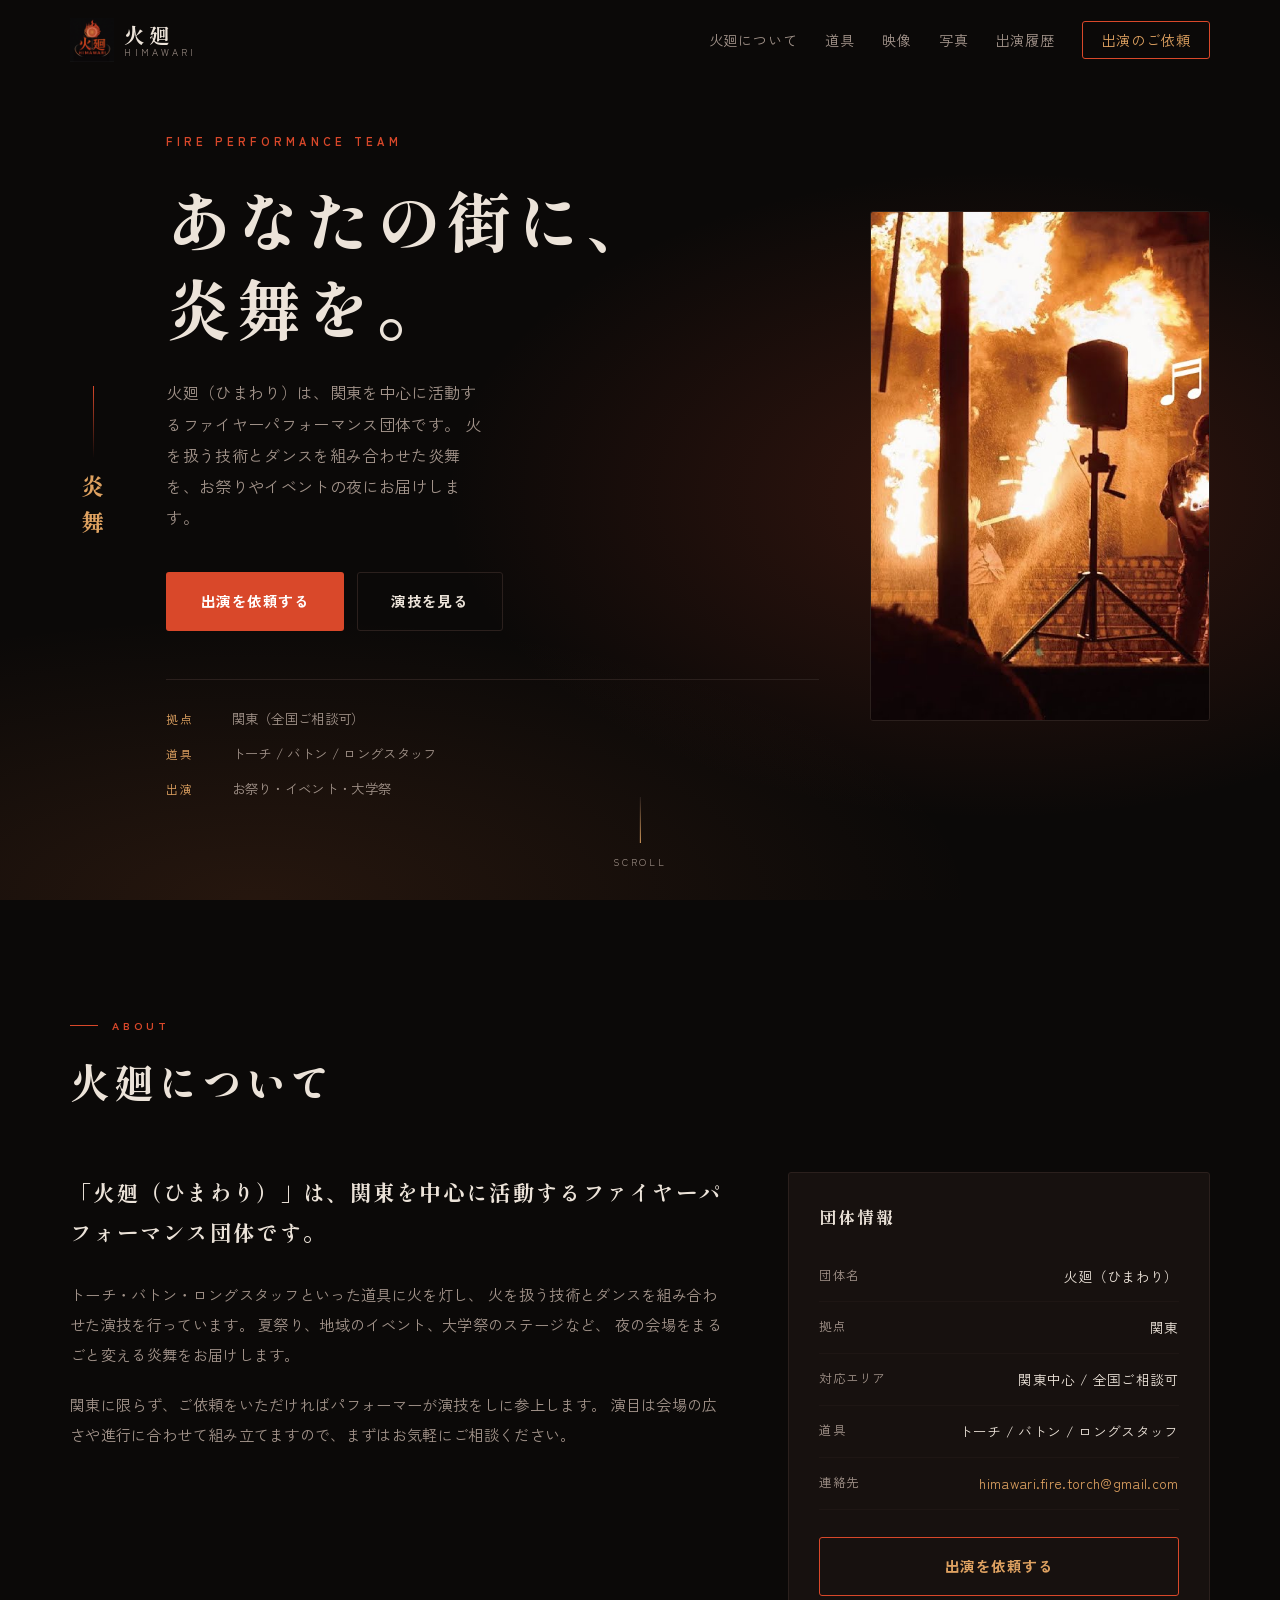
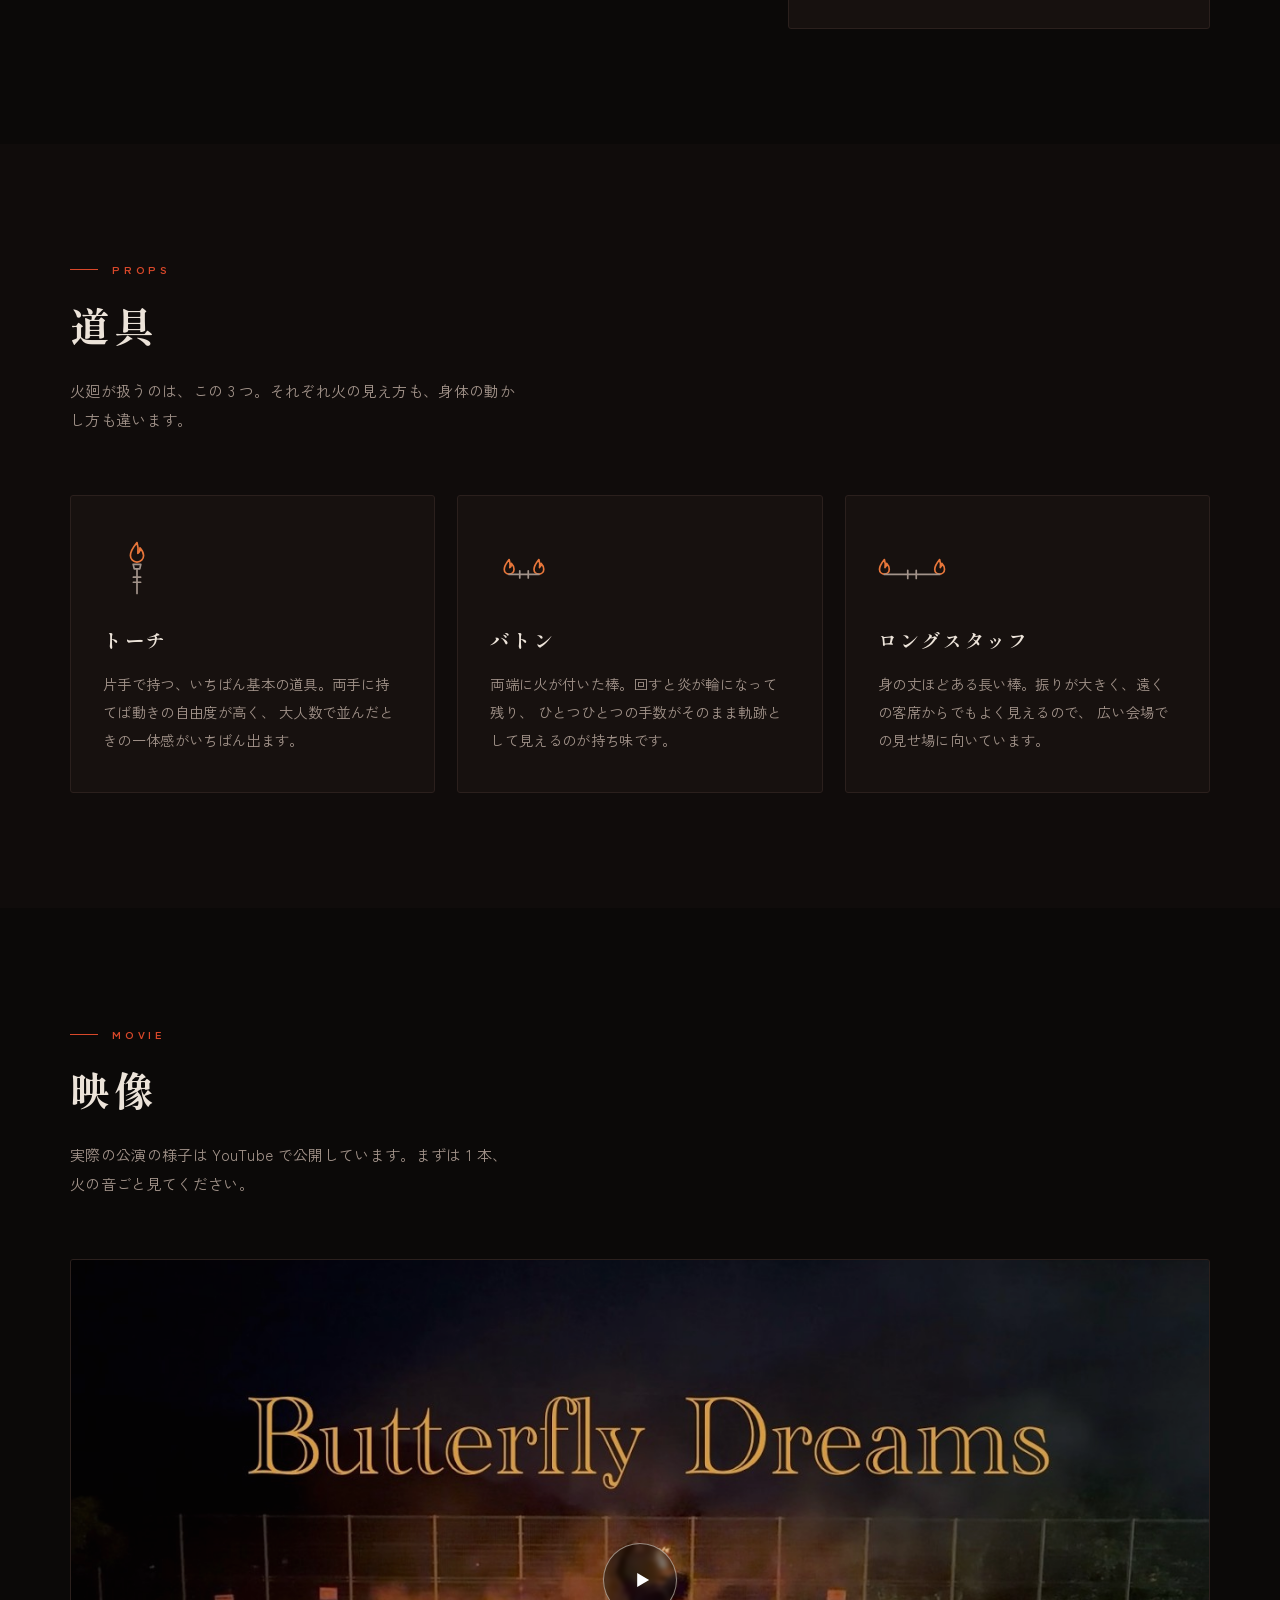
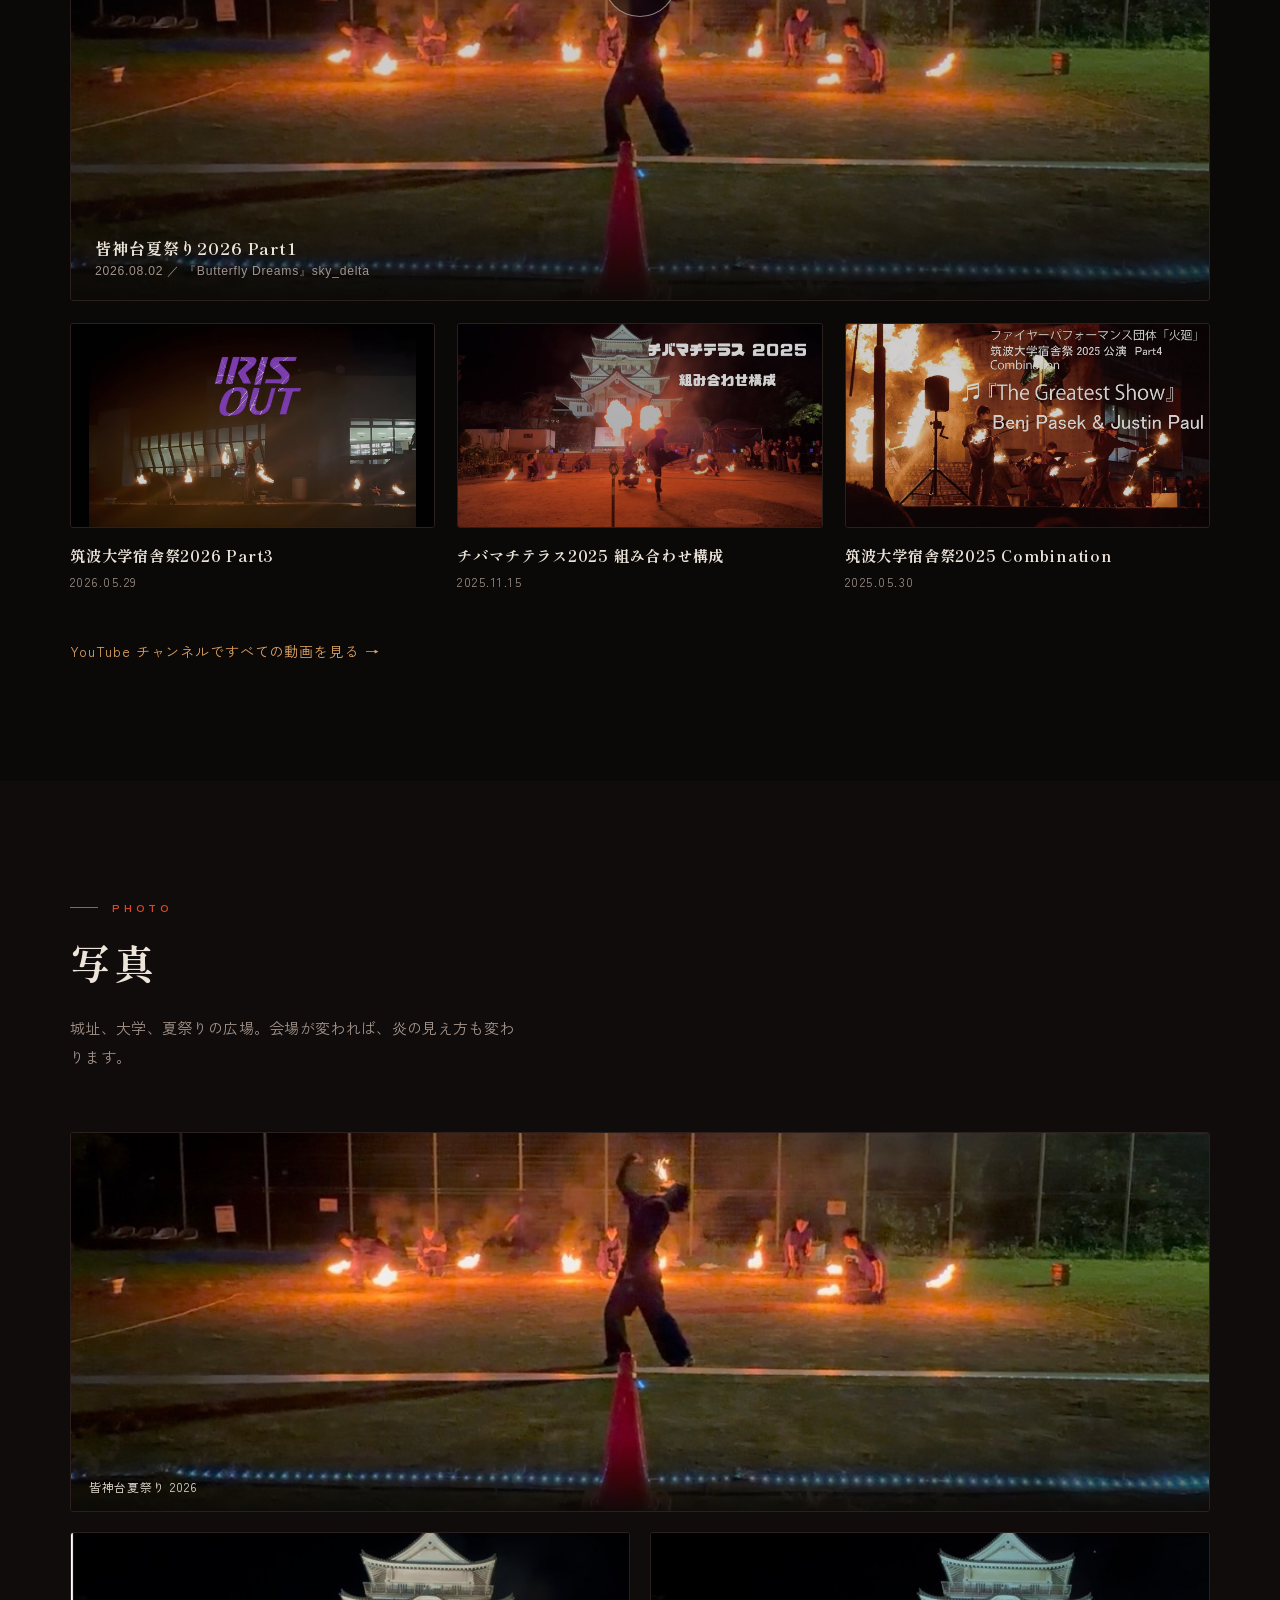
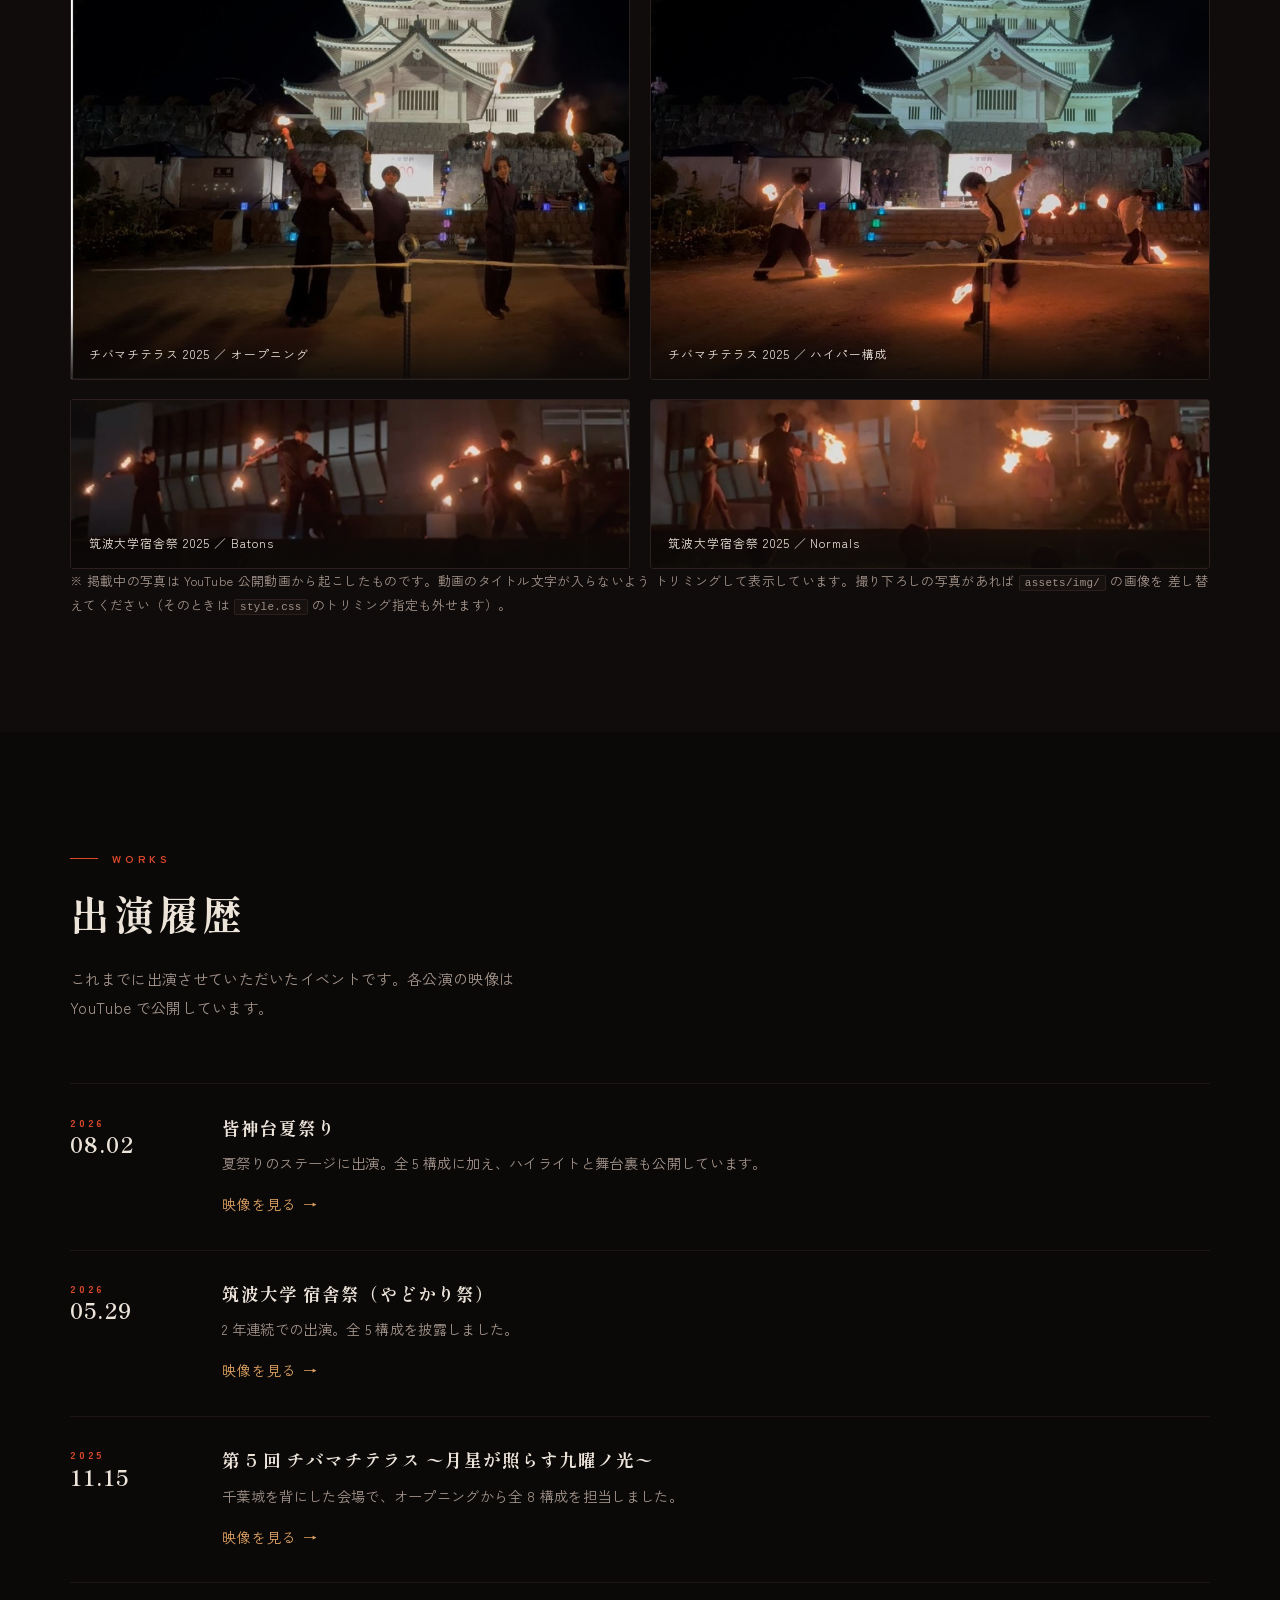
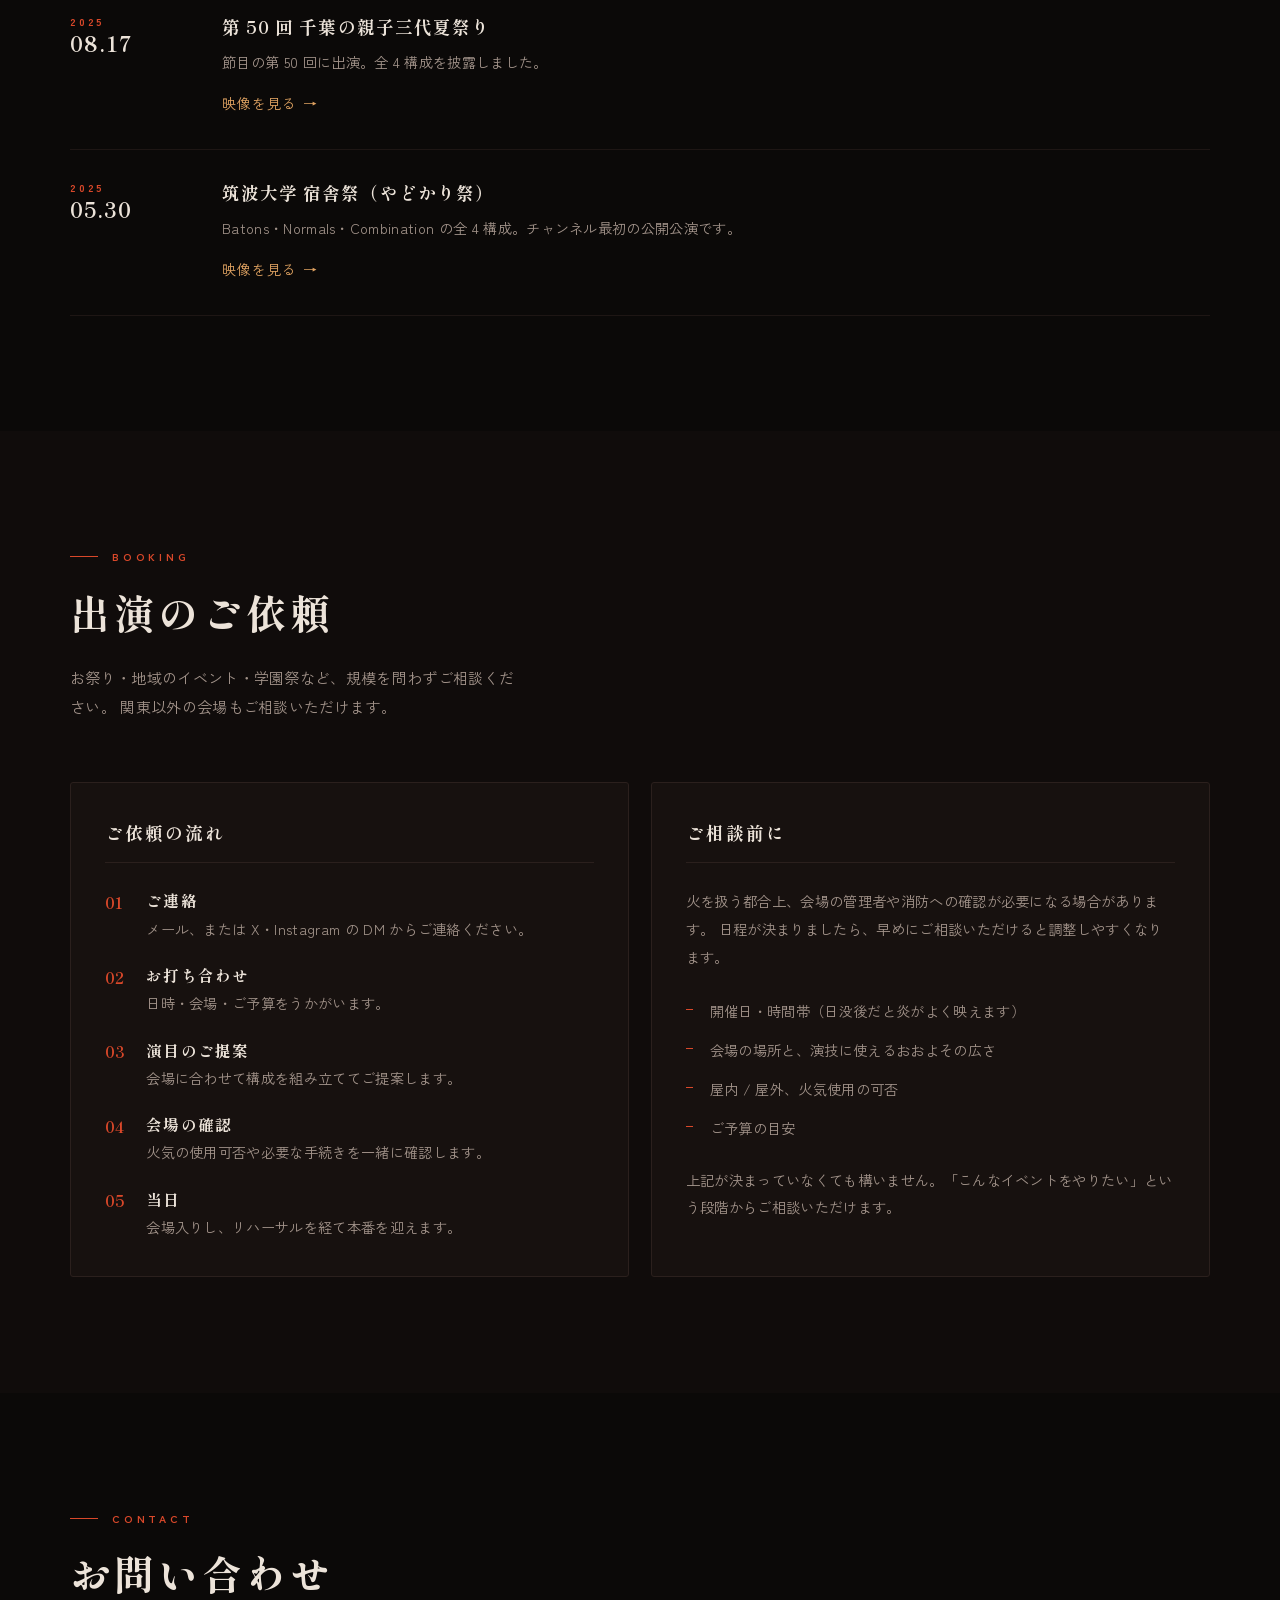
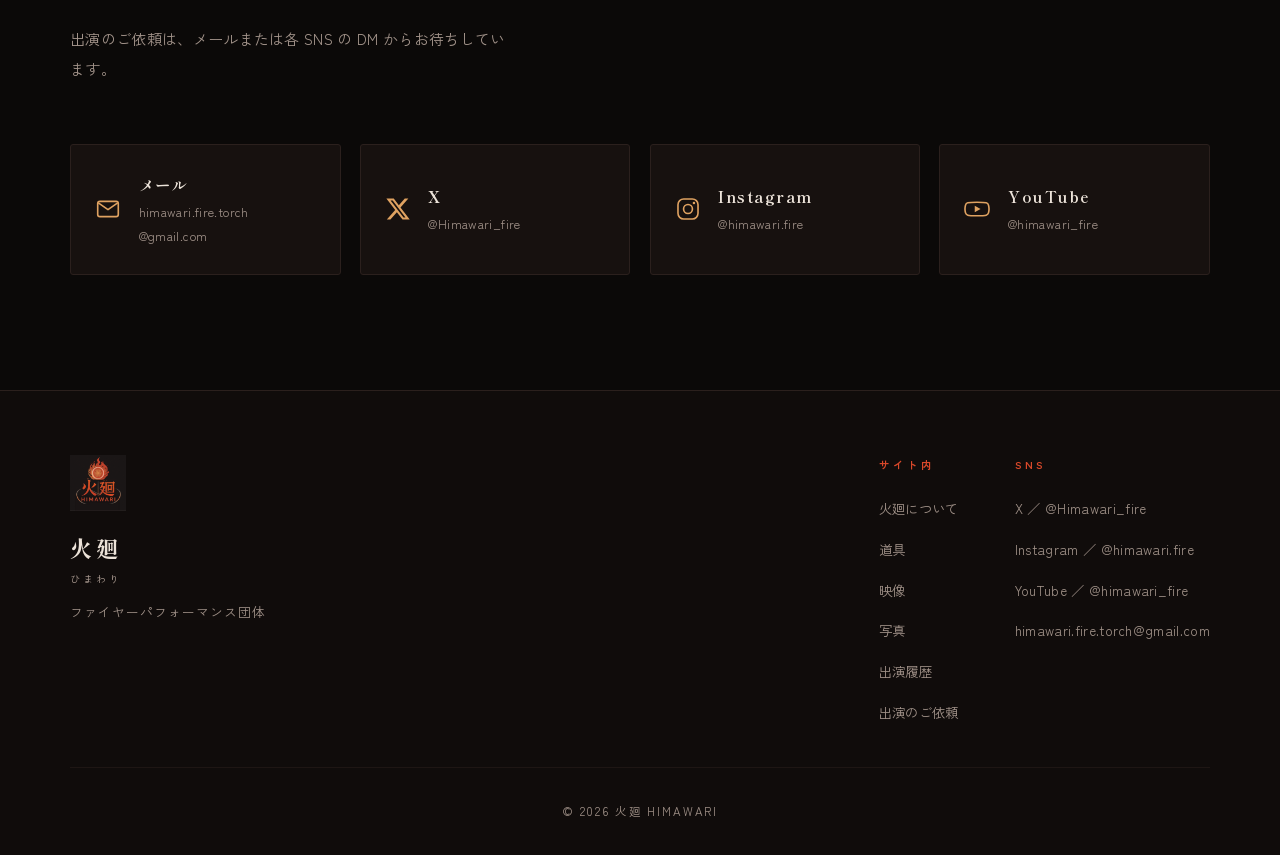
==== index.html @ 519b7569 "火廻（ひまわり）公式サイト KawaiHaruki.github.io のルートから、プロジェクトサイトとして移設。 公開URL: https://kawaiharuki.github.io/hima" ====
<!DOCTYPE html>
<html lang="ja">
<head>
<meta charset="UTF-8">
<meta name="viewport" content="width=device-width, initial-scale=1">

<title>火廻（ひまわり）｜ ファイヤーパフォーマンス団体</title>
<meta name="description" content="火廻（ひまわり）は、関東を中心に活動するファイヤーパフォーマンス団体です。火を扱う技術とダンスを組み合わせた炎舞を、お祭り・イベントの夜にお届けします。出演のご依頼を受付中。">

<!-- OGP（SNSでシェアされたときの見た目） -->
<meta property="og:type" content="website">
<meta property="og:site_name" content="火廻（ひまわり）">
<meta property="og:title" content="火廻（ひまわり）｜ ファイヤーパフォーマンス団体">
<meta property="og:description" content="あなたの街に、炎舞を。関東を中心に活動するファイヤーパフォーマンス団体「火廻」。トーチ・バトン・ロングスタッフでお祭りやイベントに出演します。">
<meta property="og:url" content="https://kawaiharuki.github.io/himawari-fire/">
<meta property="og:image" content="https://kawaiharuki.github.io/himawari-fire/assets/img/ogp.jpg">
<meta name="twitter:card" content="summary_large_image">
<meta name="twitter:site" content="@Himawari_fire">

<link rel="icon" href="assets/img/logo.jpg">
<link rel="apple-touch-icon" href="assets/img/logo.jpg">

<link rel="preconnect" href="https://fonts.googleapis.com">
<link rel="preconnect" href="https://fonts.gstatic.com" crossorigin>
<link href="https://fonts.googleapis.com/css2?family=Shippori+Mincho+B1:wght@500;700;800&family=Zen+Kaku+Gothic+New:wght@400;500;700&display=swap" rel="stylesheet">
<link rel="stylesheet" href="assets/css/style.css">

<!-- 検索結果での表示用の構造化データ -->
<script type="application/ld+json">
{
  "@context": "https://schema.org",
  "@type": "PerformingGroup",
  "name": "火廻",
  "alternateName": ["ひまわり", "HIMAWARI"],
  "description": "関東を中心に活動するファイヤーパフォーマンス団体。火を扱う技術とダンスを組み合わせた炎舞を行う。",
  "url": "https://kawaiharuki.github.io/himawari-fire/",
  "logo": "https://kawaiharuki.github.io/himawari-fire/assets/img/logo.jpg",
  "email": "himawari.fire.torch@gmail.com",
  "areaServed": "日本",
  "sameAs": [
    "https://x.com/Himawari_fire",
    "https://www.instagram.com/himawari.fire/",
    "https://www.youtube.com/@himawari_fire"
  ]
}
</script>
</head>
<body>

<a class="skip-link" href="#main">本文へスキップ</a>

<!-- ===== ヘッダー ===== -->
<header class="site-header" id="siteHeader">
  <div class="container header-inner">
    <a class="brand" href="#top">
      <img class="brand-mark" src="assets/img/logo.jpg" alt="" width="44" height="44">
      <span class="brand-text">
        <span class="brand-name">火廻</span>
        <span class="brand-read">HIMAWARI</span>
      </span>
    </a>

    <button class="nav-toggle" id="navToggle" aria-expanded="false" aria-controls="navMenu" aria-label="メニューを開く">
      <span></span><span></span><span></span>
    </button>

    <nav class="nav" id="navMenu" aria-label="メインナビゲーション">
      <ul>
        <li><a href="#about">火廻について</a></li>
        <li><a href="#props">道具</a></li>
        <li><a href="#movie">映像</a></li>
        <li><a href="#photo">写真</a></li>
        <li><a href="#works">出演履歴</a></li>
        <li><a class="nav-cta" href="#contact">出演のご依頼</a></li>
      </ul>
    </nav>
  </div>
</header>

<main id="main">

  <!-- ===== ヒーロー ===== -->
  <section class="hero" id="top">
    <div class="hero-glow" aria-hidden="true">
      <span class="ember"></span><span class="ember"></span><span class="ember"></span>
      <span class="ember"></span><span class="ember"></span><span class="ember"></span>
      <span class="ember"></span>
    </div>

    <div class="container hero-inner">
      <p class="hero-vertical" aria-hidden="true">炎舞</p>

      <div class="hero-copy">
        <p class="hero-eyebrow">FIRE PERFORMANCE TEAM</p>
        <h1 class="hero-title">あなたの街に、<br>炎舞を。</h1>
        <p class="hero-lead">
          火廻（ひまわり）は、関東を中心に活動するファイヤーパフォーマンス団体です。
          火を扱う技術とダンスを組み合わせた炎舞を、お祭りやイベントの夜にお届けします。
        </p>
        <div class="hero-actions">
          <a class="btn btn-primary" href="#contact">出演を依頼する</a>
          <a class="btn btn-ghost" href="#movie">演技を見る</a>
        </div>

        <ul class="hero-facts">
          <li><span>拠点</span>関東（全国ご相談可）</li>
          <li><span>道具</span>トーチ / バトン / ロングスタッフ</li>
          <li><span>出演</span>お祭り・イベント・大学祭</li>
        </ul>
      </div>

      <figure class="hero-photo">
        <img src="assets/img/photo-2025-yadokari-03.jpg"
             alt="夜のステージで炎を掲げてパフォーマンスする火廻のメンバー" width="1280" height="720">
      </figure>
    </div>

    <a class="scroll-hint" href="#about"><span aria-hidden="true"></span>SCROLL</a>
  </section>

  <!-- ===== 火廻について ===== -->
  <section class="section" id="about">
    <div class="container">
      <header class="section-head">
        <p class="section-eyebrow">ABOUT</p>
        <h2 class="section-title">火廻について</h2>
      </header>

      <div class="about-grid">
        <div class="about-text reveal">
          <p class="lead">
            「火廻（ひまわり）」は、関東を中心に活動するファイヤーパフォーマンス団体です。
          </p>
          <p>
            トーチ・バトン・ロングスタッフといった道具に火を灯し、
            火を扱う技術とダンスを組み合わせた演技を行っています。
            夏祭り、地域のイベント、大学祭のステージなど、
            夜の会場をまるごと変える炎舞をお届けします。
          </p>
          <p>
            関東に限らず、ご依頼をいただければパフォーマーが演技をしに参上します。
            演目は会場の広さや進行に合わせて組み立てますので、まずはお気軽にご相談ください。
          </p>
        </div>

        <aside class="about-card reveal">
          <h3>団体情報</h3>
          <dl class="info-list">
            <div><dt>団体名</dt><dd>火廻（ひまわり）</dd></div>
            <div><dt>拠点</dt><dd>関東</dd></div>
            <div><dt>対応エリア</dt><dd>関東中心 / 全国ご相談可</dd></div>
            <div><dt>道具</dt><dd>トーチ / バトン / ロングスタッフ</dd></div>
            <div><dt>連絡先</dt><dd><a href="mailto:himawari.fire.torch@gmail.com">himawari.fire.torch<wbr>@gmail.com</a></dd></div>
          </dl>
          <a class="btn btn-outline btn-block" href="#contact">出演を依頼する</a>
        </aside>
      </div>
    </div>
  </section>

  <!-- ===== 道具 ===== -->
  <section class="section section-alt" id="props">
    <div class="container">
      <header class="section-head">
        <p class="section-eyebrow">PROPS</p>
        <h2 class="section-title">道具</h2>
        <p class="section-lead">
          火廻が扱うのは、この 3 つ。それぞれ火の見え方も、身体の動かし方も違います。
        </p>
      </header>

      <div class="prop-grid">
        <article class="prop reveal">
          <div class="prop-icon" aria-hidden="true">
            <!-- トーチ：片手で持つ短い松明 -->
            <svg viewBox="0 0 64 64" fill="none" stroke="currentColor" stroke-width="1.6"
                 stroke-linecap="round" stroke-linejoin="round">
              <path class="flame" d="M32 8c-3.6 4.4-6.2 8.2-6.2 12.2 0 3.6 2.8 6.2 6.2 6.2s6.2-2.6 6.2-6.2c0-2.6-1.4-5-3.4-7.2.2 2.6-.6 4.4-2 5.2.6-3.4.2-6.8-.8-10.2z"/>
              <path d="M28.4 28.6h7.2l-1 4.2h-5.2z"/>
              <path d="M32 32.8V56"/>
              <path d="M28.6 40.6h6.8M28.6 45.4h6.8"/>
            </svg>
          </div>
          <h3>トーチ</h3>
          <p>
            片手で持つ、いちばん基本の道具。両手に持てば動きの自由度が高く、
            大人数で並んだときの一体感がいちばん出ます。
          </p>
        </article>

        <article class="prop reveal">
          <div class="prop-icon" aria-hidden="true">
            <!-- バトン：両端が燃える短めの棒 -->
            <svg viewBox="0 0 64 64" fill="none" stroke="currentColor" stroke-width="1.6"
                 stroke-linecap="round" stroke-linejoin="round">
              <path class="flame" d="M18 24c-2.7 3.4-4.6 6.2-4.6 9.1 0 2.7 2.1 4.6 4.6 4.6s4.6-1.9 4.6-4.6c0-1.9-1-3.8-2.5-5.4.2 1.8-.4 3.2-1.5 3.9.6-2.5.2-5-.6-7.6z"/>
              <path class="flame" d="M46 24c-2.7 3.4-4.6 6.2-4.6 9.1 0 2.7 2.1 4.6 4.6 4.6s4.6-1.9 4.6-4.6c0-1.9-1-3.8-2.5-5.4.2 1.8-.4 3.2-1.5 3.9.6-2.5.2-5-.6-7.6z"/>
              <path d="M18 38h28"/>
              <path d="M28 34.6v6.8M36 34.6v6.8"/>
            </svg>
          </div>
          <h3>バトン</h3>
          <p>
            両端に火が付いた棒。回すと炎が輪になって残り、
            ひとつひとつの手数がそのまま軌跡として見えるのが持ち味です。
          </p>
        </article>

        <article class="prop reveal">
          <div class="prop-icon" aria-hidden="true">
            <!-- ロングスタッフ：身の丈ほどある長い棒 -->
            <svg viewBox="0 0 64 64" fill="none" stroke="currentColor" stroke-width="1.6"
                 stroke-linecap="round" stroke-linejoin="round">
              <path class="flame" d="M6 24c-2.7 3.4-4.6 6.2-4.6 9.1 0 2.7 2.1 4.6 4.6 4.6s4.6-1.9 4.6-4.6c0-1.9-1-3.8-2.5-5.4.2 1.8-.4 3.2-1.5 3.9.6-2.5.2-5-.6-7.6z"/>
              <path class="flame" d="M58 24c-2.7 3.4-4.6 6.2-4.6 9.1 0 2.7 2.1 4.6 4.6 4.6s4.6-1.9 4.6-4.6c0-1.9-1-3.8-2.5-5.4.2 1.8-.4 3.2-1.5 3.9.6-2.5.2-5-.6-7.6z"/>
              <path d="M6 38h52"/>
              <path d="M28 34.2v7.6M36 34.2v7.6"/>
            </svg>
          </div>
          <h3>ロングスタッフ</h3>
          <p>
            身の丈ほどある長い棒。振りが大きく、遠くの客席からでもよく見えるので、
            広い会場での見せ場に向いています。
          </p>
        </article>
      </div>
    </div>
  </section>

  <!-- ===== 映像 ===== -->
  <section class="section" id="movie">
    <div class="container">
      <header class="section-head">
        <p class="section-eyebrow">MOVIE</p>
        <h2 class="section-title">映像</h2>
        <p class="section-lead">
          実際の公演の様子は YouTube で公開しています。まずは 1 本、火の音ごと見てください。
        </p>
      </header>

      <!-- クリックされるまで YouTube を読み込まない（表示が速くなります） -->
      <div class="movie-main reveal">
        <button class="yt-facade" type="button"
                data-video="pi8frPa3EtU"
                data-title="皆神台夏祭り2026 Part1">
          <img src="assets/img/photo-2026-minakamidai-01.jpg"
               alt="" width="1280" height="720" loading="lazy">
          <span class="yt-play" aria-hidden="true">
            <svg viewBox="0 0 24 24" fill="currentColor"><path d="M8.5 5.5v13l11-6.5z"/></svg>
          </span>
          <span class="yt-label">
            <span class="yt-title">皆神台夏祭り2026 Part1</span>
            <span class="yt-meta">2026.08.02 ／ 『Butterfly Dreams』sky_delta</span>
          </span>
          <span class="sr-only">動画を再生する</span>
        </button>
      </div>

      <div class="movie-grid">
        <a class="movie-card reveal" href="https://www.youtube.com/watch?v=OLR9wYTDAns" target="_blank" rel="noopener">
          <span class="movie-thumb">
            <img src="assets/img/photo-2026-yadokari-01.jpg" alt="" width="1280" height="720" loading="lazy">
          </span>
          <span class="movie-title">筑波大学宿舎祭2026 Part3</span>
          <span class="movie-meta">2026.05.29</span>
        </a>
        <a class="movie-card reveal" href="https://www.youtube.com/watch?v=UyNX6Tpng-o" target="_blank" rel="noopener">
          <span class="movie-thumb">
            <img src="assets/img/photo-2025-chibamachi-03.jpg" alt="" width="1280" height="720" loading="lazy">
          </span>
          <span class="movie-title">チバマチテラス2025 組み合わせ構成</span>
          <span class="movie-meta">2025.11.15</span>
        </a>
        <a class="movie-card reveal" href="https://www.youtube.com/watch?v=z_oJmMeqAbE" target="_blank" rel="noopener">
          <span class="movie-thumb">
            <img src="assets/img/photo-2025-yadokari-03.jpg" alt="" width="1280" height="720" loading="lazy">
          </span>
          <span class="movie-title">筑波大学宿舎祭2025 Combination</span>
          <span class="movie-meta">2025.05.30</span>
        </a>
      </div>

      <p class="section-more">
        <a class="link-arrow" href="https://www.youtube.com/@himawari_fire" target="_blank" rel="noopener">
          YouTube チャンネルですべての動画を見る
        </a>
      </p>
    </div>
  </section>

  <!-- ===== 写真 ===== -->
  <section class="section section-alt" id="photo">
    <div class="container">
      <header class="section-head">
        <p class="section-eyebrow">PHOTO</p>
        <h2 class="section-title">写真</h2>
        <p class="section-lead">
          城址、大学、夏祭りの広場。会場が変われば、炎の見え方も変わります。
        </p>
      </header>

      <div class="photo-grid">
        <figure class="photo photo-full crop-wide reveal">
          <img src="assets/img/photo-2026-minakamidai-01.jpg"
               alt="夜のグラウンドに並んで炎を構えるメンバー（皆神台夏祭り 2026）"
               width="1280" height="720" loading="lazy">
          <figcaption>皆神台夏祭り 2026</figcaption>
        </figure>

        <figure class="photo crop-side reveal">
          <img src="assets/img/photo-2025-chibamachi-01.jpg"
               alt="千葉城を背にトーチを掲げる 4 人のパフォーマー（チバマチテラス 2025）"
               width="1280" height="720" loading="lazy">
          <figcaption>チバマチテラス 2025 ／ オープニング</figcaption>
        </figure>

        <figure class="photo crop-side reveal">
          <img src="assets/img/photo-2025-chibamachi-02.jpg"
               alt="千葉城の前で炎を扱うパフォーマー（チバマチテラス 2025）"
               width="1280" height="720" loading="lazy">
          <figcaption>チバマチテラス 2025 ／ ハイパー構成</figcaption>
        </figure>

        <figure class="photo crop-strip reveal">
          <img src="assets/img/photo-2025-yadokari-01.jpg"
               alt="バトンを構えて横一列に並ぶメンバー（筑波大学宿舎祭 2025）"
               width="1280" height="720" loading="lazy">
          <figcaption>筑波大学宿舎祭 2025 ／ Batons</figcaption>
        </figure>

        <figure class="photo crop-strip reveal">
          <img src="assets/img/photo-2025-yadokari-02.jpg"
               alt="トーチを掲げて演技する 7 人のメンバー（筑波大学宿舎祭 2025）"
               width="1280" height="720" loading="lazy">
          <figcaption>筑波大学宿舎祭 2025 ／ Normals</figcaption>
        </figure>
      </div>

      <p class="note photo-note">
        ※ 掲載中の写真は YouTube 公開動画から起こしたものです。動画のタイトル文字が入らないよう
        トリミングして表示しています。撮り下ろしの写真があれば <code>assets/img/</code> の画像を
        差し替えてください（そのときは <code>style.css</code> のトリミング指定も外せます）。
      </p>
    </div>
  </section>

  <!-- ===== 出演履歴 ===== -->
  <section class="section" id="works">
    <div class="container">
      <header class="section-head">
        <p class="section-eyebrow">WORKS</p>
        <h2 class="section-title">出演履歴</h2>
        <p class="section-lead">
          これまでに出演させていただいたイベントです。各公演の映像は YouTube で公開しています。
        </p>
      </header>

      <ol class="timeline">
        <li class="reveal">
          <p class="timeline-date"><span class="y">2026</span>08.02</p>
          <div class="timeline-body">
            <h3>皆神台夏祭り</h3>
            <p>夏祭りのステージに出演。全 5 構成に加え、ハイライトと舞台裏も公開しています。</p>
            <a class="link-arrow" href="https://www.youtube.com/watch?v=pi8frPa3EtU" target="_blank" rel="noopener">映像を見る</a>
          </div>
        </li>
        <li class="reveal">
          <p class="timeline-date"><span class="y">2026</span>05.29</p>
          <div class="timeline-body">
            <h3>筑波大学 宿舎祭（やどかり祭）</h3>
            <p>2 年連続での出演。全 5 構成を披露しました。</p>
            <a class="link-arrow" href="https://www.youtube.com/watch?v=yI0kHa5TXp4" target="_blank" rel="noopener">映像を見る</a>
          </div>
        </li>
        <li class="reveal">
          <p class="timeline-date"><span class="y">2025</span>11.15</p>
          <div class="timeline-body">
            <h3>第 5 回 チバマチテラス 〜月星が照らす九曜ノ光〜</h3>
            <p>千葉城を背にした会場で、オープニングから全 8 構成を担当しました。</p>
            <a class="link-arrow" href="https://www.youtube.com/watch?v=hcjT04vZsSw" target="_blank" rel="noopener">映像を見る</a>
          </div>
        </li>
        <li class="reveal">
          <p class="timeline-date"><span class="y">2025</span>08.17</p>
          <div class="timeline-body">
            <h3>第 50 回 千葉の親子三代夏祭り</h3>
            <p>節目の第 50 回に出演。全 4 構成を披露しました。</p>
            <a class="link-arrow" href="https://www.youtube.com/watch?v=OlH2pZNRCxA" target="_blank" rel="noopener">映像を見る</a>
          </div>
        </li>
        <li class="reveal">
          <p class="timeline-date"><span class="y">2025</span>05.30</p>
          <div class="timeline-body">
            <h3>筑波大学 宿舎祭（やどかり祭）</h3>
            <p>Batons・Normals・Combination の全 4 構成。チャンネル最初の公開公演です。</p>
            <a class="link-arrow" href="https://www.youtube.com/watch?v=m0OqMRG3p6Q" target="_blank" rel="noopener">映像を見る</a>
          </div>
        </li>
      </ol>
    </div>
  </section>

  <!-- ===== 出演のご依頼 ===== -->
  <section class="section section-alt" id="booking">
    <div class="container">
      <header class="section-head">
        <p class="section-eyebrow">BOOKING</p>
        <h2 class="section-title">出演のご依頼</h2>
        <p class="section-lead">
          お祭り・地域のイベント・学園祭など、規模を問わずご相談ください。
          関東以外の会場もご相談いただけます。
        </p>
      </header>

      <div class="booking-grid">
        <div class="booking-card reveal">
          <h3>ご依頼の流れ</h3>
          <ol class="steps">
            <li><strong>ご連絡</strong>メール、または X・Instagram の DM からご連絡ください。</li>
            <li><strong>お打ち合わせ</strong>日時・会場・ご予算をうかがいます。</li>
            <li><strong>演目のご提案</strong>会場に合わせて構成を組み立ててご提案します。</li>
            <li><strong>会場の確認</strong>火気の使用可否や必要な手続きを一緒に確認します。</li>
            <li><strong>当日</strong>会場入りし、リハーサルを経て本番を迎えます。</li>
          </ol>
        </div>

        <div class="booking-card reveal">
          <h3>ご相談前に</h3>
          <p>
            火を扱う都合上、会場の管理者や消防への確認が必要になる場合があります。
            日程が決まりましたら、早めにご相談いただけると調整しやすくなります。
          </p>
          <ul class="check-list">
            <li>開催日・時間帯（日没後だと炎がよく映えます）</li>
            <li>会場の場所と、演技に使えるおおよその広さ</li>
            <li>屋内 / 屋外、火気使用の可否</li>
            <li>ご予算の目安</li>
          </ul>
          <p class="note">
            上記が決まっていなくても構いません。「こんなイベントをやりたい」という段階からご相談いただけます。
          </p>
          <!--
            TODO（火廻のみなさんへ）
            必要スペース・所要時間・費用の目安・雨天時の対応など、決まっている条件があれば
            このカードに追記すると、依頼する側が判断しやすくなります。
          -->
        </div>
      </div>
    </div>
  </section>

  <!-- ===== お問い合わせ ===== -->
  <section class="section" id="contact">
    <div class="container">
      <header class="section-head">
        <p class="section-eyebrow">CONTACT</p>
        <h2 class="section-title">お問い合わせ</h2>
        <p class="section-lead">
          出演のご依頼は、メールまたは各 SNS の DM からお待ちしています。
        </p>
      </header>

      <div class="contact-grid">
        <a class="contact-card reveal" href="mailto:himawari.fire.torch@gmail.com">
          <span class="contact-icon" aria-hidden="true">
            <svg viewBox="0 0 24 24" fill="none" stroke="currentColor" stroke-width="1.5"
                 stroke-linecap="round" stroke-linejoin="round">
              <rect x="2.5" y="5" width="19" height="14" rx="2"/>
              <path d="m3.4 6.6 8.6 6 8.6-6"/>
            </svg>
          </span>
          <span class="contact-body">
            <span class="contact-name">メール</span>
            <span class="contact-id">himawari.fire.torch<wbr>@gmail.com</span>
          </span>
        </a>

        <a class="contact-card reveal" href="https://x.com/Himawari_fire" target="_blank" rel="noopener">
          <span class="contact-icon" aria-hidden="true">
            <svg viewBox="0 0 24 24" fill="currentColor">
              <path d="M18.244 2.25h3.308l-7.227 8.26 8.502 11.24H16.17l-5.214-6.817L4.99 21.75H1.68l7.73-8.835L1.254 2.25H8.08l4.713 6.231zm-1.161 17.52h1.833L7.084 4.126H5.117z"/>
            </svg>
          </span>
          <span class="contact-body">
            <span class="contact-name">X</span>
            <span class="contact-id">@Himawari_fire</span>
          </span>
        </a>

        <a class="contact-card reveal" href="https://www.instagram.com/himawari.fire/" target="_blank" rel="noopener">
          <span class="contact-icon" aria-hidden="true">
            <svg viewBox="0 0 24 24" fill="none" stroke="currentColor" stroke-width="1.5">
              <rect x="2.75" y="2.75" width="18.5" height="18.5" rx="5.25"/>
              <circle cx="12" cy="12" r="4.1"/>
              <circle cx="17.5" cy="6.5" r="1.15" fill="currentColor" stroke="none"/>
            </svg>
          </span>
          <span class="contact-body">
            <span class="contact-name">Instagram</span>
            <span class="contact-id">@himawari.fire</span>
          </span>
        </a>

        <a class="contact-card reveal" href="https://www.youtube.com/@himawari_fire" target="_blank" rel="noopener">
          <span class="contact-icon" aria-hidden="true">
            <svg viewBox="0 0 24 24" fill="none" stroke="currentColor" stroke-width="1.5"
                 stroke-linejoin="round">
              <path d="M22.6 8.4a3 3 0 0 0-2.1-2.1C18.6 5.8 12 5.8 12 5.8s-6.6 0-8.5.5A3 3 0 0 0 1.4 8.4C.9 10.3.9 12 .9 12s0 1.7.5 3.6a3 3 0 0 0 2.1 2.1c1.9.5 8.5.5 8.5.5s6.6 0 8.5-.5a3 3 0 0 0 2.1-2.1c.5-1.9.5-3.6.5-3.6s0-1.7-.5-3.6z"/>
              <path d="M9.9 15.1V8.9l5.4 3.1z" fill="currentColor" stroke="none"/>
            </svg>
          </span>
          <span class="contact-body">
            <span class="contact-name">YouTube</span>
            <span class="contact-id">@himawari_fire</span>
          </span>
        </a>
      </div>
    </div>
  </section>

</main>

<!-- ===== フッター ===== -->
<footer class="site-footer">
  <div class="container">
    <div class="footer-inner">
      <div class="footer-brand">
        <img class="brand-mark" src="assets/img/logo.jpg" alt="火廻 ロゴ" width="56" height="56">
        <p class="footer-name">火廻<span>ひまわり</span></p>
        <p class="footer-note">ファイヤーパフォーマンス団体</p>
      </div>

      <nav class="footer-cols" aria-label="フッターナビゲーション">
        <div>
          <p class="footer-heading">サイト内</p>
          <ul>
            <li><a href="#about">火廻について</a></li>
            <li><a href="#props">道具</a></li>
            <li><a href="#movie">映像</a></li>
            <li><a href="#photo">写真</a></li>
            <li><a href="#works">出演履歴</a></li>
            <li><a href="#booking">出演のご依頼</a></li>
          </ul>
        </div>
        <div>
          <p class="footer-heading">SNS</p>
          <ul>
            <li><a href="https://x.com/Himawari_fire" target="_blank" rel="noopener">X ／ @Himawari_fire</a></li>
            <li><a href="https://www.instagram.com/himawari.fire/" target="_blank" rel="noopener">Instagram ／ @himawari.fire</a></li>
            <li><a href="https://www.youtube.com/@himawari_fire" target="_blank" rel="noopener">YouTube ／ @himawari_fire</a></li>
            <li><a href="mailto:himawari.fire.torch@gmail.com">himawari.fire.torch@gmail.com</a></li>
          </ul>
        </div>
      </nav>
    </div>
    <p class="copyright">&copy; 2026 火廻 HIMAWARI</p>
  </div>
</footer>

<script src="assets/js/main.js"></script>
</body>
</html>
---- assets/css/style.css ----
/* ==========================================================================
   火廻（ひまわり） — スタイルシート
   色・フォントを変えたいときは、まず下の :root を編集してください。
   ========================================================================== */

:root {
  /* 色（ロゴの朱色を基準にしています） */
  --sumi:        #0b0908;   /* 背景・墨 */
  --sumi-alt:    #100c0b;   /* 交互に敷く背景 */
  --surface:     #17110f;   /* カード面 */
  --line:        #2b201d;   /* 罫線 */
  --line-soft:   #1e1614;   /* 薄い罫線 */

  --text:        #ece3d9;
  --text-muted:  #a2938a;

  --hi:          #d9482a;   /* 朱（ロゴの「火廻」） */
  --hi-warm:     #e8763a;   /* 炎のオレンジ */
  --hi-amber:    #dfa261;   /* 火の粉の琥珀 */

  /* かたち */
  --radius:      3px;
  --container:   1140px;
  --section-y:   clamp(4.5rem, 9vw, 8rem);

  /* 文字 */
  --serif: "Shippori Mincho B1", "Hiragino Mincho ProN", "Yu Mincho", "YuMincho", serif;
  --sans:  "Zen Kaku Gothic New", "Hiragino Kaku Gothic ProN", "Hiragino Sans",
           "Yu Gothic", Meiryo, sans-serif;
}

/* --- ベース ------------------------------------------------------------ */

* { box-sizing: border-box; }

html {
  scroll-behavior: smooth;
  scroll-padding-top: 76px;   /* 固定ヘッダーの分 */
}

body {
  margin: 0;
  background: var(--sumi);
  color: var(--text);
  font-family: var(--sans);
  font-size: 16px;
  font-weight: 400;
  line-height: 1.95;
  letter-spacing: .02em;
  -webkit-font-smoothing: antialiased;
  overflow-x: hidden;
}

img { max-width: 100%; height: auto; display: block; }

a { color: var(--hi-amber); text-decoration: none; }
a:hover { text-decoration: underline; text-underline-offset: .25em; }

h1, h2, h3 {
  margin: 0;
  font-family: var(--serif);
  font-weight: 700;
  line-height: 1.5;
  letter-spacing: .04em;
}
p { margin: 0 0 1.4em; }

code {
  padding: .1em .45em;
  background: var(--surface);
  border: 1px solid var(--line);
  border-radius: 2px;
  font-size: .85em;
}

.container {
  width: min(100% - 2.5rem, var(--container));
  margin-inline: auto;
}

:focus-visible {
  outline: 2px solid var(--hi-amber);
  outline-offset: 3px;
}

.sr-only {
  position: absolute;
  width: 1px; height: 1px;
  padding: 0; margin: -1px;
  overflow: hidden;
  clip-path: inset(50%);
  white-space: nowrap;
}

.skip-link {
  position: absolute;
  left: -9999px;
  top: 0;
  z-index: 200;
  padding: .75rem 1.25rem;
  background: var(--hi);
  color: #fff;
}
.skip-link:focus { left: 0; }

/* 矢印つきのテキストリンク */
.link-arrow {
  display: inline-flex;
  align-items: baseline;
  gap: .5em;
  color: var(--hi-amber);
  font-size: .88rem;
  letter-spacing: .06em;
}
.link-arrow::after {
  content: "→";
  transition: transform .25s ease;
}
.link-arrow:hover { text-decoration: none; color: var(--hi-warm); }
.link-arrow:hover::after { transform: translateX(.3em); }

/* --- ヘッダー ---------------------------------------------------------- */

.site-header {
  position: fixed;
  inset: 0 0 auto 0;
  z-index: 100;
  padding: 1.1rem 0;
  transition: background .3s, padding .3s, border-color .3s;
  border-bottom: 1px solid transparent;
}
.site-header.scrolled {
  padding: .55rem 0;
  background: rgba(11, 9, 8, .9);
  backdrop-filter: blur(14px);
  border-bottom-color: var(--line);
}

.header-inner {
  display: flex;
  align-items: center;
  justify-content: space-between;
  gap: 1rem;
}

.brand {
  display: inline-flex;
  align-items: center;
  gap: .65rem;
  color: var(--text);
}
.brand:hover { text-decoration: none; }

/* ロゴ画像は黒背景なので、screen 合成で地の色になじませています */
.brand-mark {
  width: 44px;
  height: 44px;
  mix-blend-mode: screen;
  transition: width .3s, height .3s;
}
.site-header.scrolled .brand-mark { width: 38px; height: 38px; }

.brand-text { display: flex; flex-direction: column; line-height: 1.25; }
.brand-name {
  font-family: var(--serif);
  font-size: 1.3rem;
  font-weight: 800;
  letter-spacing: .16em;
}
.brand-read {
  color: var(--text-muted);
  font-size: .58rem;
  letter-spacing: .34em;
}

.nav ul {
  display: flex;
  align-items: center;
  gap: 1.7rem;
  list-style: none;
  margin: 0;
  padding: 0;
}
.nav a {
  color: var(--text-muted);
  font-size: .88rem;
  letter-spacing: .06em;
  transition: color .2s;
}
.nav a:hover { color: var(--text); text-decoration: none; }

.nav-cta {
  padding: .5rem 1.15rem;
  border: 1px solid var(--hi);
  border-radius: var(--radius);
  color: var(--hi-amber) !important;
}
.nav-cta:hover { background: var(--hi); color: #fff !important; }

/* ハンバーガー（スマホのみ） */
.nav-toggle {
  display: none;
  flex-direction: column;
  justify-content: center;
  gap: 5px;
  width: 44px;
  height: 44px;
  padding: 0;
  background: none;
  border: 0;
  cursor: pointer;
}
.nav-toggle span {
  display: block;
  width: 24px;
  height: 1.5px;
  margin-inline: auto;
  background: var(--text);
  transition: transform .3s, opacity .3s;
}
.nav-toggle[aria-expanded="true"] span:nth-child(1) { transform: translateY(6.5px) rotate(45deg); }
.nav-toggle[aria-expanded="true"] span:nth-child(2) { opacity: 0; }
.nav-toggle[aria-expanded="true"] span:nth-child(3) { transform: translateY(-6.5px) rotate(-45deg); }

/* --- ヒーロー ---------------------------------------------------------- */

.hero {
  position: relative;
  min-height: 100svh;
  display: flex;
  align-items: center;
  padding: 8rem 0 6rem;
  overflow: hidden;
}

.hero-glow {
  position: absolute;
  inset: 0;
  background:
    radial-gradient(ellipse 60% 50% at 78% 55%, rgba(217, 72, 42, .20), transparent 72%),
    radial-gradient(ellipse 80% 45% at 20% 100%, rgba(232, 118, 58, .12), transparent 70%);
}

/* 舞い上がる火の粉 */
.ember {
  position: absolute;
  bottom: -8px;
  width: 3px;
  height: 3px;
  border-radius: 50%;
  background: var(--hi-amber);
  box-shadow: 0 0 7px 1.5px rgba(223, 162, 97, .6);
  opacity: 0;
  animation: rise linear infinite;
}
.ember:nth-child(1) { left: 12%; animation-duration: 13s;   animation-delay: 0s;   }
.ember:nth-child(2) { left: 27%; animation-duration: 16s;   animation-delay: 3.4s; }
.ember:nth-child(3) { left: 41%; animation-duration: 11.5s; animation-delay: 6.2s; }
.ember:nth-child(4) { left: 58%; animation-duration: 17s;   animation-delay: 1.6s; }
.ember:nth-child(5) { left: 71%; animation-duration: 12.5s; animation-delay: 8s;   }
.ember:nth-child(6) { left: 84%; animation-duration: 15s;   animation-delay: 4.8s; }
.ember:nth-child(7) { left: 93%; animation-duration: 14s;   animation-delay: 10s;  }

@keyframes rise {
  0%   { transform: translateY(0) scale(1);        opacity: 0;  }
  12%  { opacity: .75; }
  75%  { opacity: .35; }
  100% { transform: translateY(-100svh) scale(.25); opacity: 0; }
}

.hero-inner {
  position: relative;
  z-index: 1;
  display: grid;
  grid-template-columns: auto minmax(0, 1fr) minmax(0, 340px);
  align-items: center;
  gap: clamp(1.5rem, 4vw, 3.5rem);
}

/* 背表紙のように縦組みにした見出し */
.hero-vertical {
  writing-mode: vertical-rl;
  margin: 0;
  padding-top: 5.5rem;
  position: relative;
  font-family: var(--serif);
  font-size: 1.45rem;
  font-weight: 700;
  letter-spacing: .55em;
  color: var(--hi-amber);
}
.hero-vertical::before {
  content: "";
  position: absolute;
  top: 0;
  left: 50%;
  width: 1px;
  height: 4.5rem;
  background: linear-gradient(var(--hi), transparent);
}

.hero-copy { min-width: 0; }

.hero-eyebrow {
  margin: 0 0 1.4rem;
  color: var(--hi);
  font-size: .7rem;
  font-weight: 700;
  letter-spacing: .38em;
}

.hero-title {
  font-size: clamp(2.4rem, 6vw, 4.1rem);
  font-weight: 800;
  line-height: 1.35;
  letter-spacing: .06em;
  margin-bottom: 1.6rem;
}

.hero-lead {
  max-width: 40ch;
  color: var(--text-muted);
  font-size: clamp(.94rem, 1.4vw, 1rem);
  margin-bottom: 2.4rem;
}

.hero-actions {
  display: flex;
  flex-wrap: wrap;
  gap: .8rem;
  margin-bottom: 3rem;
}

.hero-facts {
  list-style: none;
  margin: 0;
  padding: 1.6rem 0 0;
  border-top: 1px solid var(--line);
  display: grid;
  gap: .55rem;
  font-size: .84rem;
  color: var(--text-muted);
}
.hero-facts span {
  display: inline-block;
  min-width: 5.5em;
  color: var(--hi-amber);
  font-size: .74rem;
  letter-spacing: .16em;
}

/* 2:3 に切り抜いて、動画サムネの文字が入らない左側だけを見せています */
.hero-photo {
  margin: 0;
  aspect-ratio: 2 / 3;
  overflow: hidden;
  border: 1px solid var(--line);
  border-radius: var(--radius);
}
.hero-photo img {
  width: 100%;
  height: 100%;
  object-fit: cover;
  object-position: 0% center;
}

.scroll-hint {
  position: absolute;
  left: 50%;
  bottom: 1.8rem;
  translate: -50% 0;
  display: flex;
  flex-direction: column;
  align-items: center;
  gap: .6rem;
  color: var(--text-muted);
  font-size: .6rem;
  letter-spacing: .3em;
}
.scroll-hint:hover { color: var(--hi-amber); text-decoration: none; }
.scroll-hint span {
  width: 1px;
  height: 46px;
  background: linear-gradient(var(--line), var(--hi-amber));
  transform-origin: top;
  animation: drop 2.2s ease-in-out infinite;
}
@keyframes drop {
  0%, 100% { transform: scaleY(.25); opacity: .5; }
  50%      { transform: scaleY(1);   opacity: 1;  }
}

/* --- セクション共通 ---------------------------------------------------- */

.section { padding: var(--section-y) 0; }
.section-alt { background: var(--sumi-alt); }

.section-head { margin-bottom: clamp(2.5rem, 5vw, 3.8rem); }

.section-eyebrow {
  display: flex;
  align-items: center;
  gap: .9rem;
  margin: 0 0 .9rem;
  color: var(--hi);
  font-size: .68rem;
  font-weight: 700;
  letter-spacing: .34em;
}
.section-eyebrow::before {
  content: "";
  width: 28px;
  height: 1px;
  background: var(--hi);
}

.section-title {
  font-size: clamp(1.8rem, 3.6vw, 2.5rem);
  font-weight: 800;
  letter-spacing: .1em;
}

.section-lead {
  max-width: 56ch;
  margin: 1.3rem 0 0;
  color: var(--text-muted);
  font-size: .94rem;
}

.section-more { margin: 2.5rem 0 0; }

/* --- ボタン ------------------------------------------------------------ */

.btn {
  display: inline-block;
  padding: .9rem 2.1rem;
  border: 1px solid transparent;
  border-radius: var(--radius);
  font-family: var(--sans);
  font-size: .9rem;
  font-weight: 700;
  letter-spacing: .1em;
  text-align: center;
  cursor: pointer;
  transition: background .25s, color .25s, border-color .25s;
}
.btn:hover { text-decoration: none; }

.btn-primary { background: var(--hi); color: #fff; }
.btn-primary:hover { background: var(--hi-warm); }

.btn-ghost { border-color: var(--line); color: var(--text); }
.btn-ghost:hover { border-color: var(--hi-amber); color: var(--hi-amber); }

.btn-outline { border-color: var(--hi); color: var(--hi-amber); }
.btn-outline:hover { background: var(--hi); color: #fff; }

.btn-block { display: block; width: 100%; }

/* --- 火廻について ------------------------------------------------------ */

.about-grid {
  display: grid;
  grid-template-columns: 1.55fr 1fr;
  gap: clamp(2rem, 5vw, 4rem);
  align-items: start;
}

.about-text .lead {
  font-family: var(--serif);
  font-size: clamp(1.1rem, 2vw, 1.35rem);
  font-weight: 700;
  line-height: 1.85;
  letter-spacing: .06em;
  margin-bottom: 1.8rem;
}
.about-text p:not(.lead) { color: var(--text-muted); font-size: .95rem; }

.about-card {
  padding: 2rem 1.9rem;
  background: var(--surface);
  border: 1px solid var(--line);
  border-radius: var(--radius);
}
.about-card h3 {
  font-size: 1.05rem;
  letter-spacing: .12em;
  margin-bottom: 1.3rem;
}

.info-list { margin: 0 0 1.7rem; }
.info-list > div {
  display: flex;
  justify-content: space-between;
  gap: 1rem;
  padding: .75rem 0;
  border-bottom: 1px solid var(--line-soft);
}
.info-list dt {
  flex-shrink: 0;
  color: var(--text-muted);
  font-size: .78rem;
  letter-spacing: .1em;
}
.info-list dd {
  margin: 0;
  font-size: .86rem;
  text-align: right;
  word-break: break-word;
}

/* --- 道具 -------------------------------------------------------------- */

.prop-grid {
  display: grid;
  grid-template-columns: repeat(auto-fit, minmax(270px, 1fr));
  gap: 1.4rem;
}

.prop {
  padding: 2.4rem 2rem;
  background: var(--surface);
  border: 1px solid var(--line);
  border-radius: var(--radius);
  transition: border-color .3s;
}
.prop:hover { border-color: var(--hi); }

.prop-icon {
  width: 68px;
  height: 68px;
  margin-bottom: 1.5rem;
  color: var(--text-muted);
  transition: color .3s;
}
.prop-icon svg { width: 100%; height: 100%; }
.prop-icon .flame { color: var(--hi-warm); }
.prop:hover .prop-icon { color: var(--text); }

.prop h3 {
  font-size: 1.2rem;
  letter-spacing: .14em;
  margin-bottom: .9rem;
}
.prop p { margin: 0; color: var(--text-muted); font-size: .9rem; }

/* --- 映像 -------------------------------------------------------------- */

.movie-main { margin-bottom: 1.4rem; }

/* 押されるまで YouTube を読み込まない、軽いサムネイル */
.yt-facade {
  position: relative;
  display: block;
  width: 100%;
  padding: 0;
  aspect-ratio: 16 / 9;
  background: var(--surface);
  border: 1px solid var(--line);
  border-radius: var(--radius);
  overflow: hidden;
  cursor: pointer;
  transition: border-color .3s;
}
.yt-facade:hover { border-color: var(--hi); }
.yt-facade img {
  width: 100%;
  height: 100%;
  object-fit: cover;
  opacity: .85;
  transition: opacity .3s, transform .5s;
}
.yt-facade:hover img { opacity: 1; transform: scale(1.02); }

.yt-facade iframe {
  width: 100%;
  height: 100%;
  border: 0;
  display: block;
}

.yt-play {
  position: absolute;
  left: 50%;
  top: 50%;
  translate: -50% -50%;
  display: grid;
  place-items: center;
  width: 74px;
  height: 74px;
  border: 1px solid rgba(236, 227, 217, .55);
  border-radius: 50%;
  background: rgba(11, 9, 8, .45);
  color: #fff;
  backdrop-filter: blur(2px);
  transition: background .3s, border-color .3s;
}
.yt-facade:hover .yt-play { background: var(--hi); border-color: var(--hi); }
.yt-play svg { width: 26px; height: 26px; margin-left: 2px; }

.yt-label {
  position: absolute;
  left: 0; right: 0; bottom: 0;
  display: flex;
  flex-direction: column;
  gap: .2rem;
  padding: 3rem 1.5rem 1.2rem;
  background: linear-gradient(transparent, rgba(11, 9, 8, .92));
  text-align: left;
}
.yt-title {
  font-family: var(--serif);
  font-size: 1.02rem;
  font-weight: 700;
  letter-spacing: .06em;
  color: var(--text);
}
.yt-meta { color: var(--text-muted); font-size: .76rem; letter-spacing: .06em; }

.movie-grid {
  display: grid;
  grid-template-columns: repeat(auto-fit, minmax(240px, 1fr));
  gap: 1.4rem;
}

.movie-card { display: block; color: var(--text); }
.movie-card:hover { text-decoration: none; }

.movie-thumb {
  display: block;
  aspect-ratio: 16 / 9;
  margin-bottom: .9rem;
  overflow: hidden;
  border: 1px solid var(--line);
  border-radius: var(--radius);
  transition: border-color .3s;
}
.movie-thumb img {
  width: 100%;
  height: 100%;
  object-fit: cover;
  opacity: .82;
  transition: opacity .3s, transform .5s;
}
.movie-card:hover .movie-thumb { border-color: var(--hi); }
.movie-card:hover .movie-thumb img { opacity: 1; transform: scale(1.03); }

.movie-title {
  display: block;
  font-family: var(--serif);
  font-size: .96rem;
  font-weight: 700;
  letter-spacing: .05em;
  line-height: 1.6;
}
.movie-meta {
  display: block;
  margin-top: .25rem;
  color: var(--text-muted);
  font-size: .76rem;
  letter-spacing: .12em;
}

/* --- 写真 -------------------------------------------------------------- */

.photo-grid {
  display: grid;
  grid-template-columns: repeat(2, 1fr);
  gap: 1.2rem;
}
.photo-full { grid-column: 1 / -1; }

.photo {
  position: relative;
  margin: 0;
  overflow: hidden;
  border: 1px solid var(--line);
  border-radius: var(--radius);
}
.photo img {
  width: 100%;
  height: 100%;
  object-fit: cover;
  transition: transform .6s ease;
}
.photo:hover img { transform: scale(1.03); }

.photo figcaption {
  position: absolute;
  left: 0; right: 0; bottom: 0;
  padding: 2.2rem 1.1rem .85rem;
  background: linear-gradient(transparent, rgba(11, 9, 8, .88));
  color: var(--text);
  font-size: .74rem;
  letter-spacing: .08em;
}

/* --- 写真のトリミング ---
   いま置いている写真は YouTube のサムネイル（1280×720）で、
   動画タイトルの文字が焼き込まれています。
   枠の縦横比を決めると object-fit: cover で見える範囲も決まるので、
   それを使って文字の部分を画面の外に出しています。

     crop-wide  … 下から約 427px ぶん（上の文字を切る）
     crop-side  … 左から約 900px ぶん（右端の縦書き文字を切る）
     crop-strip … 下から約 388px ぶん（上 3 行の文字を切る）

   文字がわずかに見えてしまう場合は、その比率を少し大きくしてください。
   撮り下ろしの写真に差し替えたら、この 3 つの指定は削除して構いません。 */
.crop-wide  { aspect-ratio: 3;    }
.crop-side  { aspect-ratio: 5 / 4;}
.crop-strip { aspect-ratio: 3.3;  }

.crop-side img { object-position: 0% center; }
.crop-wide img,
.crop-strip img { object-position: center 100%; }

.photo-note { margin-top: 1.8rem; }

/* --- 出演履歴 ---------------------------------------------------------- */

.timeline {
  list-style: none;
  margin: 0;
  padding: 0;
}
.timeline li {
  display: grid;
  grid-template-columns: 7.5rem 1fr;
  gap: 2rem;
  padding: 1.9rem 0;
  border-top: 1px solid var(--line-soft);
}
.timeline li:last-child { border-bottom: 1px solid var(--line-soft); }

.timeline-date {
  margin: 0;
  font-family: var(--serif);
  font-size: 1.32rem;
  font-weight: 700;
  letter-spacing: .06em;
  color: var(--text);
  line-height: 1.4;
}
.timeline-date .y {
  display: block;
  color: var(--hi);
  font-family: var(--sans);
  font-size: .68rem;
  font-weight: 700;
  letter-spacing: .26em;
}

.timeline-body h3 {
  font-size: 1.1rem;
  letter-spacing: .06em;
  margin-bottom: .5rem;
}
.timeline-body p {
  margin: 0 0 .7rem;
  color: var(--text-muted);
  font-size: .89rem;
}

/* --- 出演のご依頼 ------------------------------------------------------ */

.booking-grid {
  display: grid;
  grid-template-columns: repeat(auto-fit, minmax(310px, 1fr));
  gap: 1.4rem;
}

.booking-card {
  padding: 2.3rem 2.1rem;
  background: var(--surface);
  border: 1px solid var(--line);
  border-radius: var(--radius);
}
.booking-card h3 {
  font-size: 1.1rem;
  letter-spacing: .12em;
  margin-bottom: 1.5rem;
  padding-bottom: 1rem;
  border-bottom: 1px solid var(--line);
}
.booking-card > p { color: var(--text-muted); font-size: .9rem; }

.steps {
  counter-reset: step;
  list-style: none;
  margin: 0;
  padding: 0;
}
.steps li {
  counter-increment: step;
  position: relative;
  padding-left: 2.6rem;
  margin-bottom: 1.3rem;
  color: var(--text-muted);
  font-size: .89rem;
  line-height: 1.8;
}
.steps li:last-child { margin-bottom: 0; }
.steps li::before {
  content: counter(step, decimal-leading-zero);
  position: absolute;
  left: 0;
  top: .1rem;
  color: var(--hi);
  font-family: var(--serif);
  font-size: .95rem;
  font-weight: 700;
  letter-spacing: .05em;
}
.steps strong {
  display: block;
  color: var(--text);
  font-family: var(--serif);
  font-size: .98rem;
  letter-spacing: .08em;
}

.check-list { list-style: none; margin: 1.6rem 0; padding: 0; }
.check-list li {
  position: relative;
  padding-left: 1.5rem;
  margin-bottom: .7rem;
  color: var(--text-muted);
  font-size: .89rem;
}
.check-list li::before {
  content: "";
  position: absolute;
  left: 0;
  top: .82em;
  width: 7px;
  height: 1px;
  background: var(--hi);
}

.note {
  margin: 0;
  color: var(--text-muted);
  font-size: .8rem;
  line-height: 1.85;
}

/* --- お問い合わせ ------------------------------------------------------ */

.contact-grid {
  display: grid;
  grid-template-columns: repeat(auto-fit, minmax(260px, 1fr));
  gap: 1.2rem;
}

.contact-card {
  display: flex;
  align-items: center;
  gap: 1.1rem;
  padding: 1.6rem 1.5rem;
  background: var(--surface);
  border: 1px solid var(--line);
  border-radius: var(--radius);
  color: var(--text);
  transition: border-color .3s, background .3s;
}
.contact-card:hover {
  border-color: var(--hi);
  background: #1c1512;
  text-decoration: none;
}

.contact-icon {
  flex-shrink: 0;
  width: 26px;
  height: 26px;
  color: var(--hi-amber);
}
.contact-icon svg { width: 100%; height: 100%; }

.contact-body { display: flex; flex-direction: column; min-width: 0; }
.contact-name {
  font-family: var(--serif);
  font-size: .95rem;
  font-weight: 700;
  letter-spacing: .1em;
}
.contact-id {
  color: var(--text-muted);
  font-size: .78rem;
  letter-spacing: .03em;
  word-break: break-word;
}

/* --- フッター ---------------------------------------------------------- */

.site-footer {
  padding: 4rem 0 2rem;
  background: var(--sumi-alt);
  border-top: 1px solid var(--line);
}

.footer-inner {
  display: flex;
  flex-wrap: wrap;
  justify-content: space-between;
  gap: 2.5rem;
  padding-bottom: 2.5rem;
}

.footer-brand .brand-mark {
  width: 56px;
  height: 56px;
  margin-bottom: .9rem;
  mix-blend-mode: screen;
}
.footer-name {
  margin: 0;
  font-family: var(--serif);
  font-size: 1.4rem;
  font-weight: 800;
  letter-spacing: .2em;
}
.footer-name span {
  display: block;
  color: var(--text-muted);
  font-family: var(--sans);
  font-size: .62rem;
  font-weight: 400;
  letter-spacing: .3em;
}
.footer-note {
  margin: .7rem 0 0;
  color: var(--text-muted);
  font-size: .8rem;
  letter-spacing: .08em;
}

.footer-cols {
  display: flex;
  flex-wrap: wrap;
  gap: 3.5rem;
}
.footer-heading {
  margin: 0 0 1rem;
  color: var(--hi);
  font-size: .66rem;
  font-weight: 700;
  letter-spacing: .3em;
}
.footer-cols ul {
  list-style: none;
  margin: 0;
  padding: 0;
  display: grid;
  gap: .6rem;
}
.footer-cols a { color: var(--text-muted); font-size: .84rem; }
.footer-cols a:hover { color: var(--hi-amber); }

.copyright {
  margin: 0;
  padding-top: 2rem;
  border-top: 1px solid var(--line-soft);
  color: var(--text-muted);
  font-size: .72rem;
  letter-spacing: .16em;
  text-align: center;
}

/* --- スクロールでふわっと表示 ------------------------------------------ */

.reveal {
  opacity: 0;
  transform: translateY(16px);
  transition: opacity .8s ease, transform .8s ease;
}
.reveal.visible { opacity: 1; transform: none; }

/* --- レスポンシブ ------------------------------------------------------ */

@media (max-width: 1000px) {
  .hero-inner { grid-template-columns: auto minmax(0, 1fr) minmax(0, 260px); }
  .about-grid { grid-template-columns: 1fr; }
  .about-card { max-width: 460px; }
}

@media (max-width: 820px) {
  .hero { min-height: 0; padding: 7.5rem 0 5rem; }
  .hero-inner { grid-template-columns: 1fr; gap: 2.5rem; }
  .hero-vertical { display: none; }
  .hero-photo { aspect-ratio: 3 / 4; max-width: 420px; }
  .scroll-hint { display: none; }

  .timeline li { grid-template-columns: 1fr; gap: .6rem; }
  .timeline-date { display: flex; align-items: baseline; gap: .7rem; font-size: 1.1rem; }
  .timeline-date .y { display: inline; }
}

@media (max-width: 768px) {
  .nav-toggle { display: flex; }

  .nav {
    position: fixed;
    inset: 0 0 0 auto;
    width: min(80vw, 320px);
    padding: 6rem 2rem 2rem;
    background: var(--sumi-alt);
    border-left: 1px solid var(--line);
    transform: translateX(100%);
    transition: transform .35s ease;
  }
  .nav.open { transform: none; }
  .nav ul { flex-direction: column; align-items: flex-start; gap: 1.7rem; }
  .nav a { font-size: 1rem; }
  .nav-cta { padding: .6rem 1.3rem; }

  .btn { width: 100%; }
  .hero-actions { flex-direction: column; }
  .footer-inner { flex-direction: column; }
  .footer-cols { gap: 2.5rem; }
}

@media (max-width: 560px) {
  .photo-grid { grid-template-columns: 1fr; }
  .yt-label { padding: 2.2rem 1.1rem 1rem; }
  .yt-play { width: 58px; height: 58px; }
  .yt-play svg { width: 21px; height: 21px; }
}

/* --- アニメーションを控えたいユーザー向け ------------------------------- */

@media (prefers-reduced-motion: reduce) {
  html { scroll-behavior: auto; }
  *, *::before, *::after {
    animation-duration: .01ms !important;
    animation-iteration-count: 1 !important;
    transition-duration: .01ms !important;
  }
  .reveal { opacity: 1; transform: none; }
}
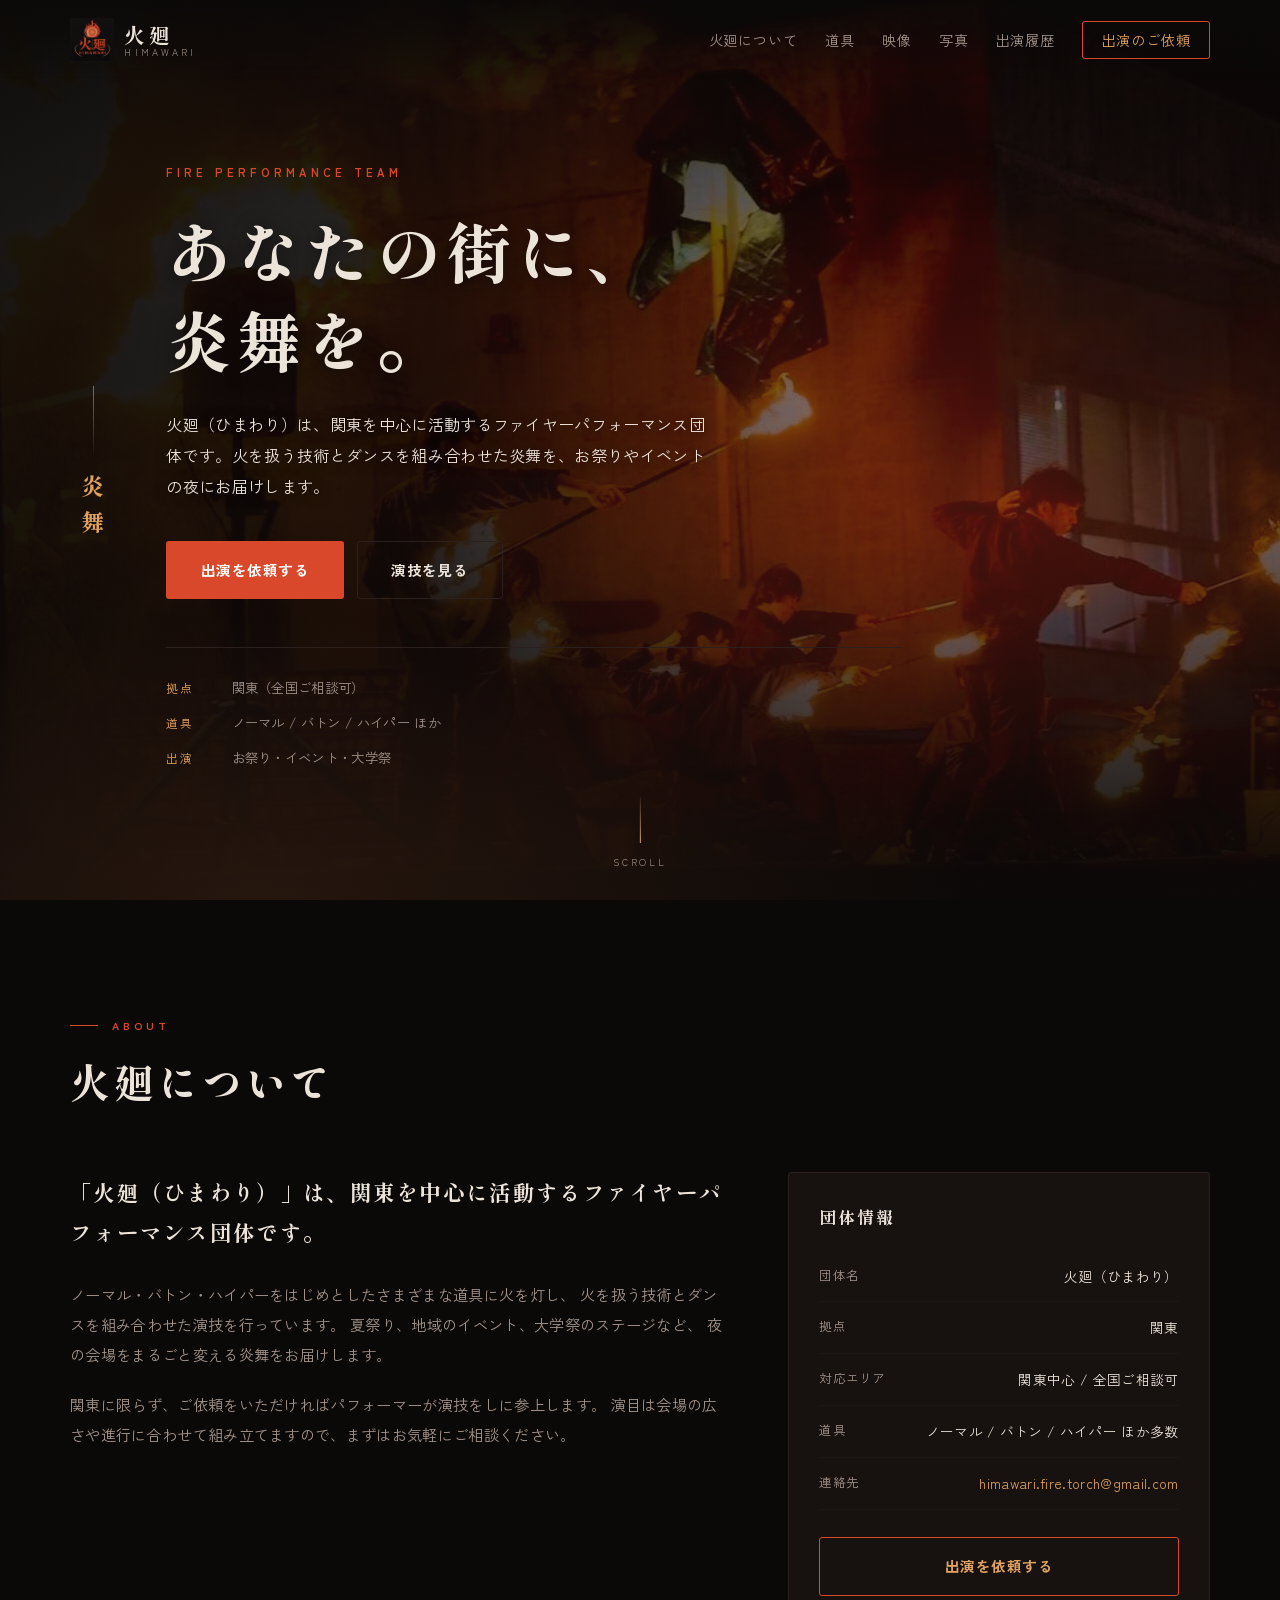
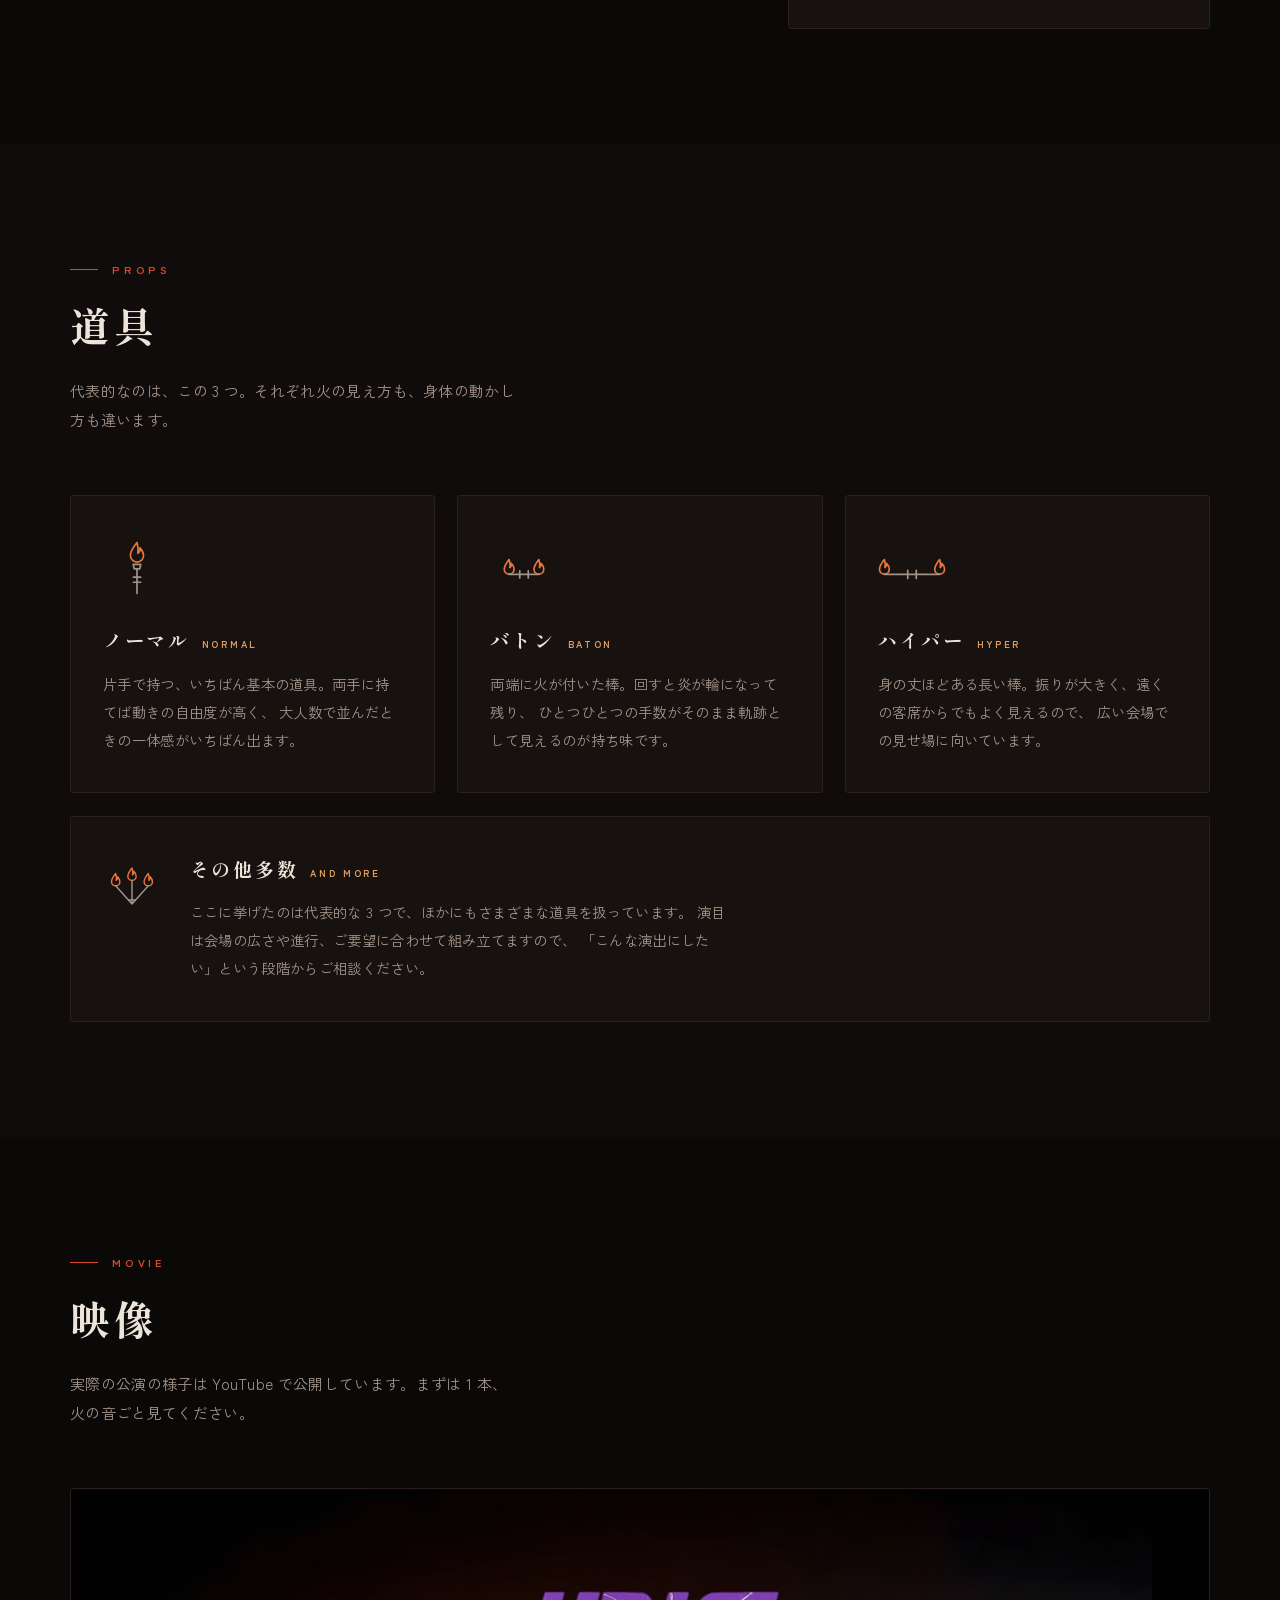
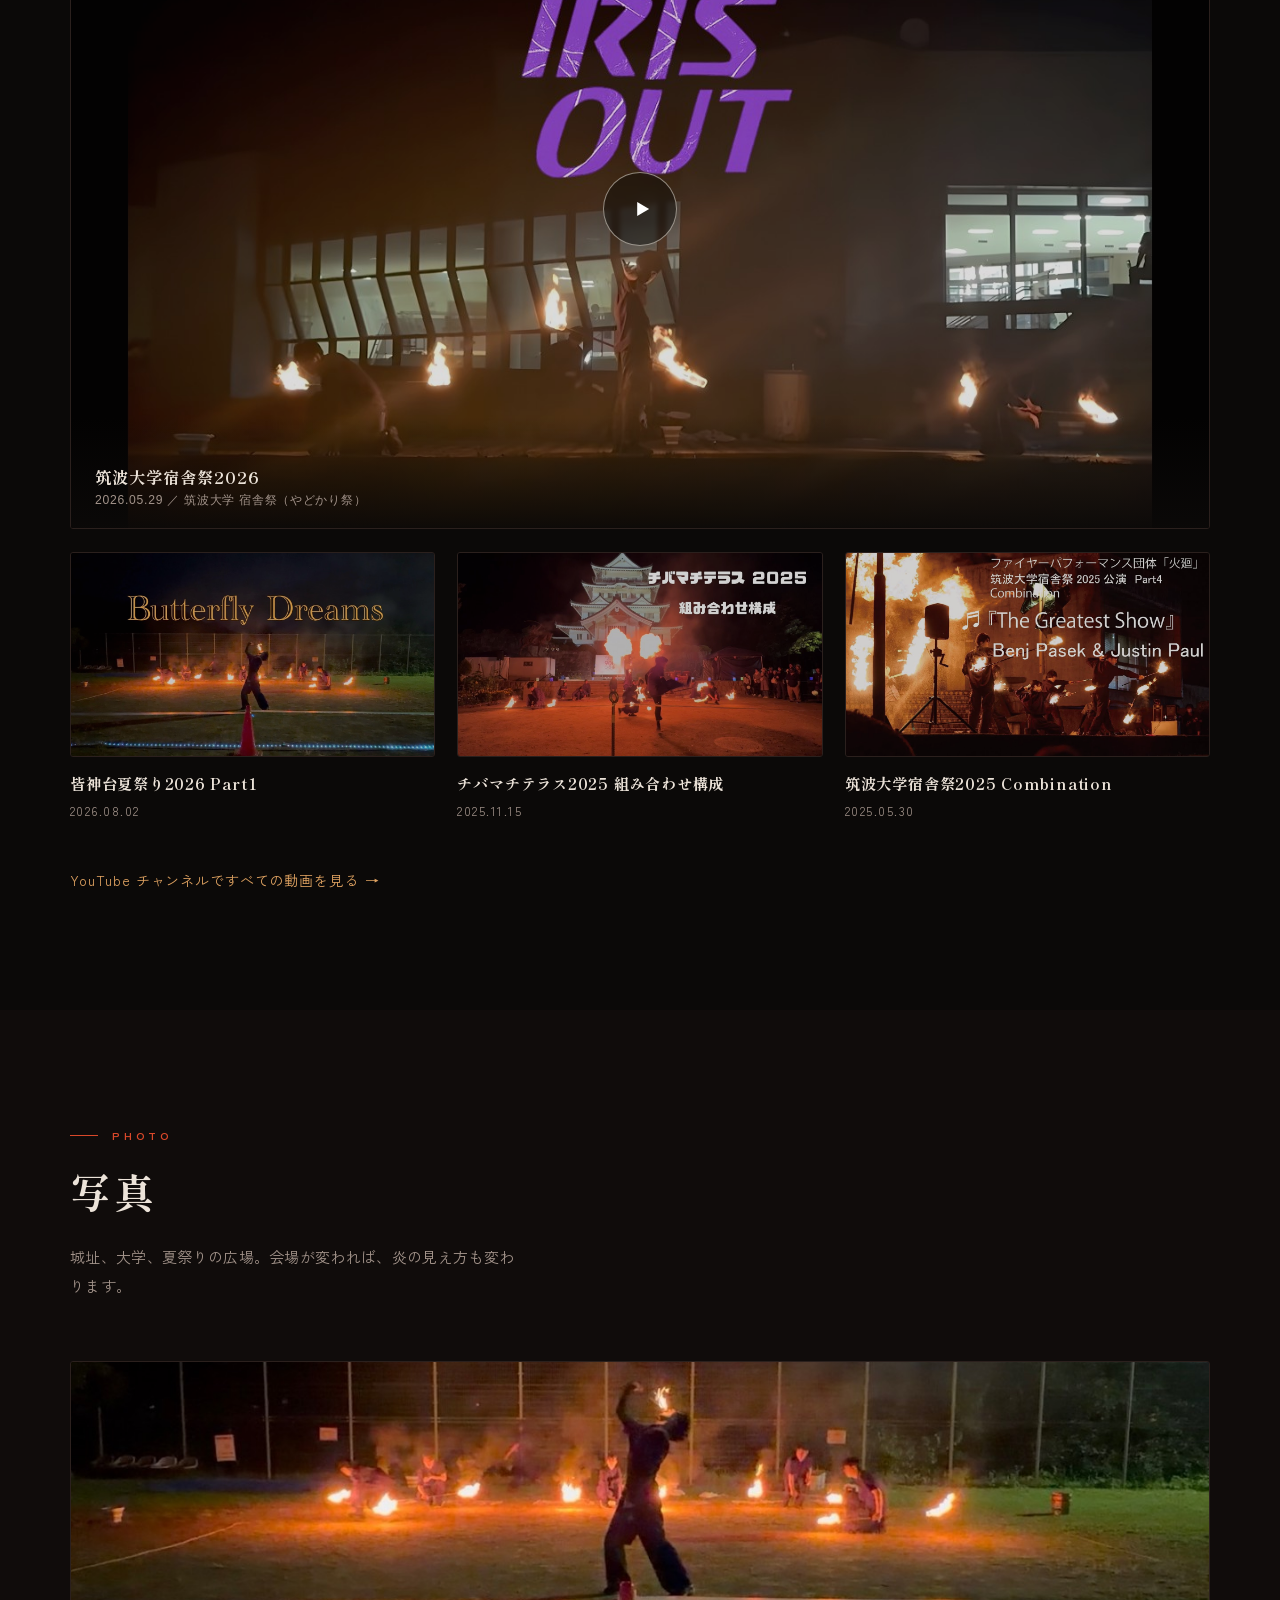
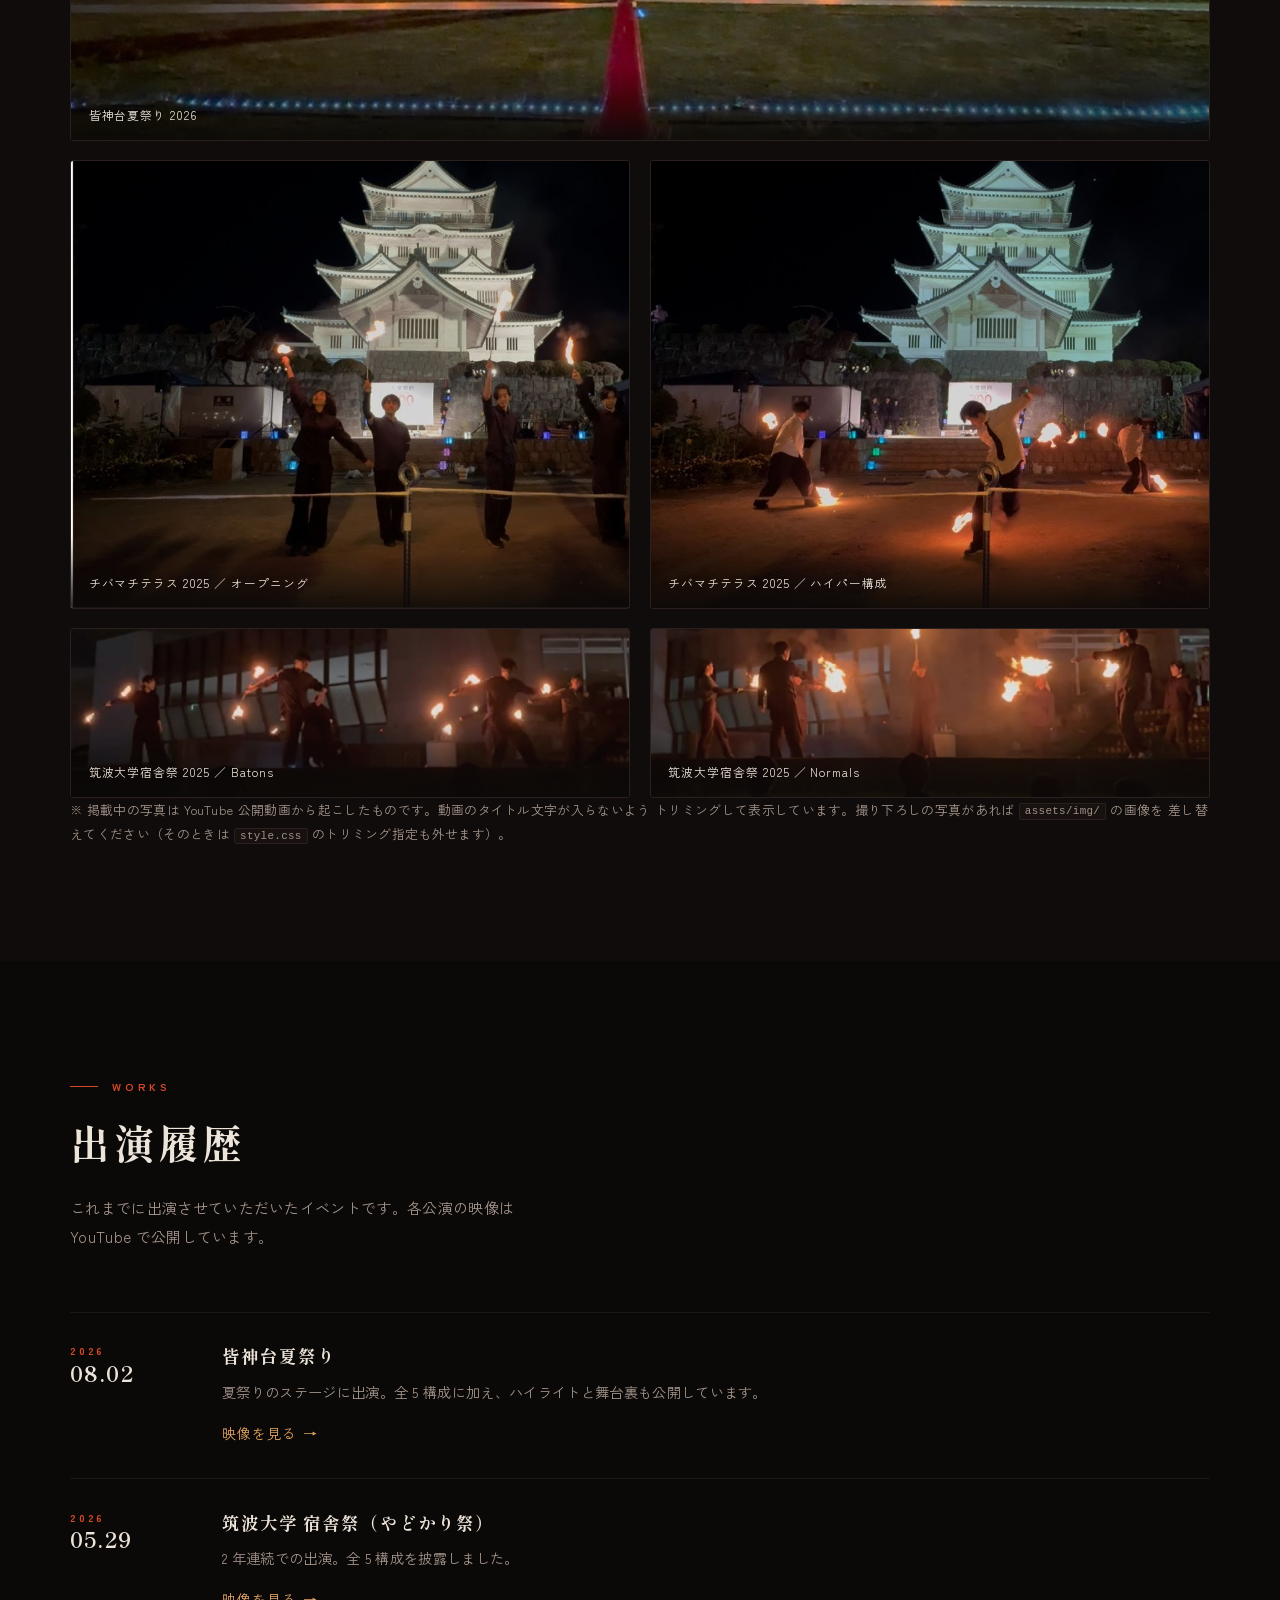
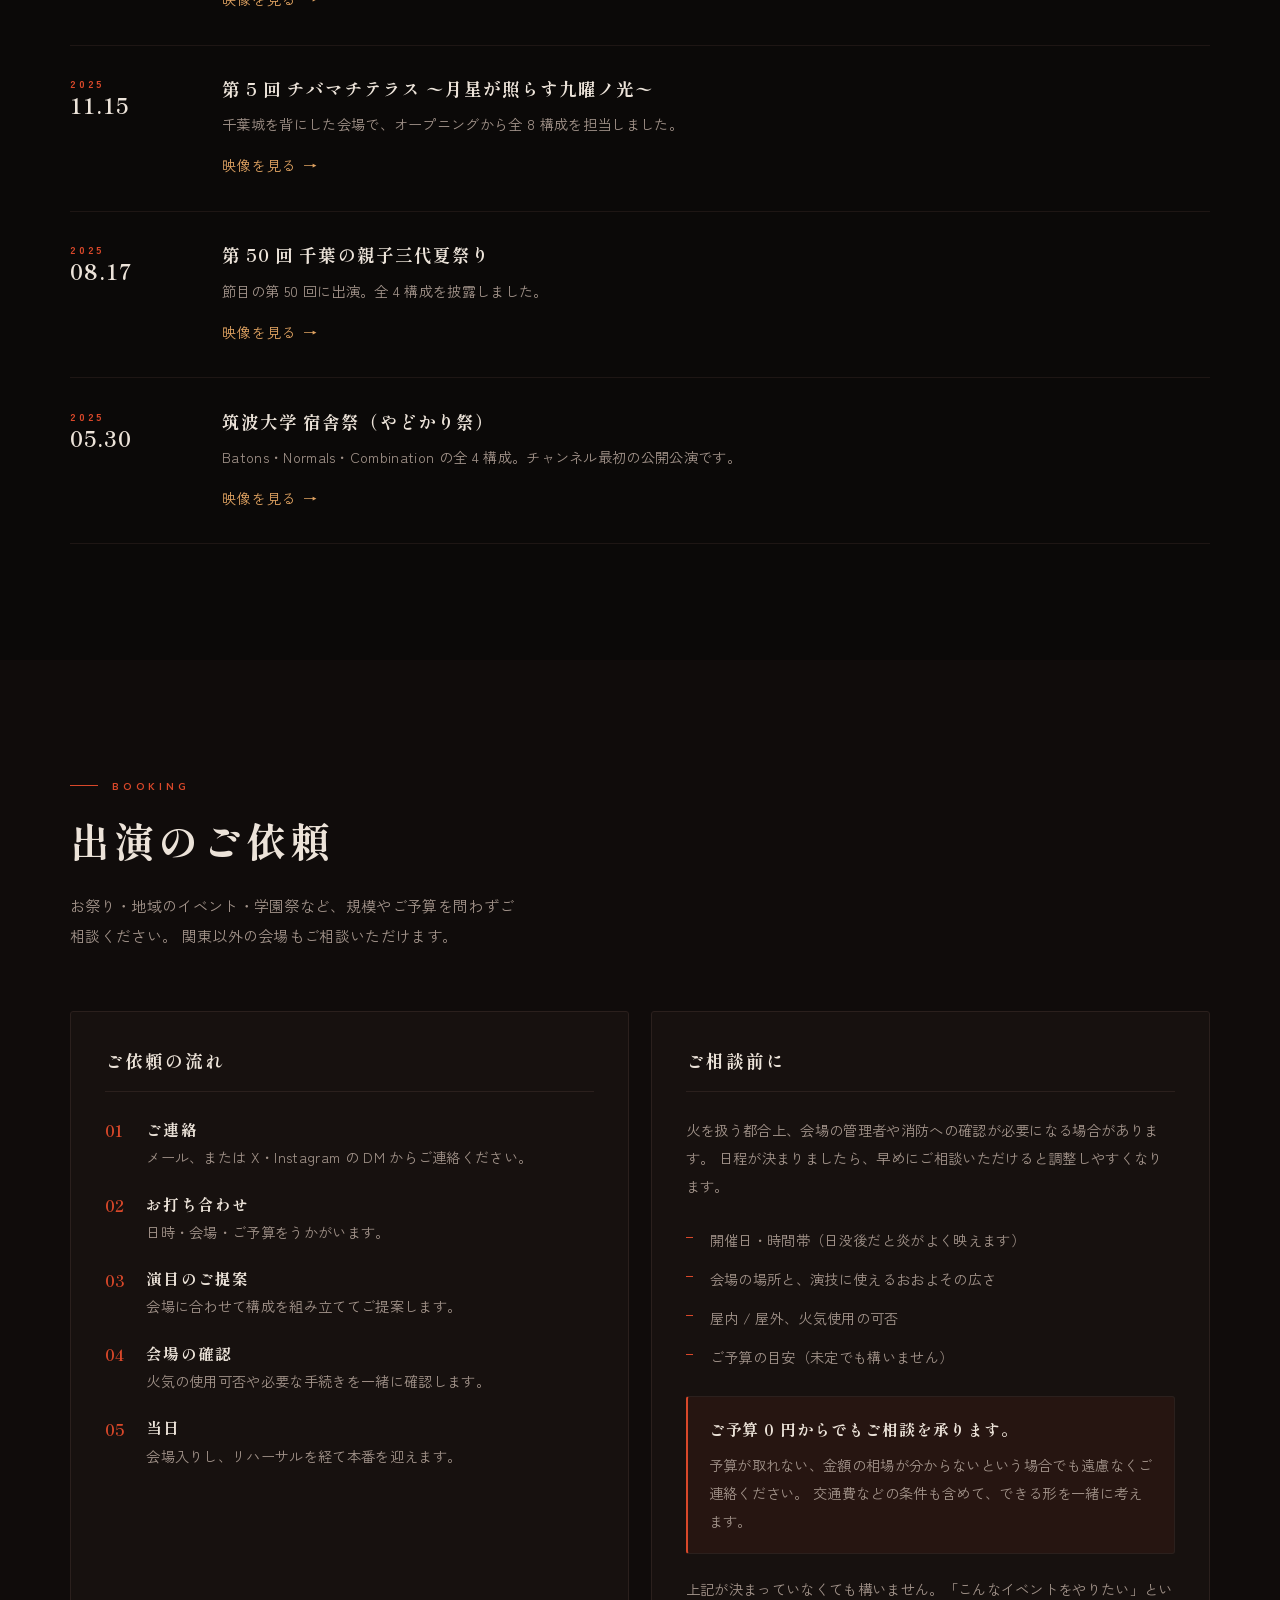
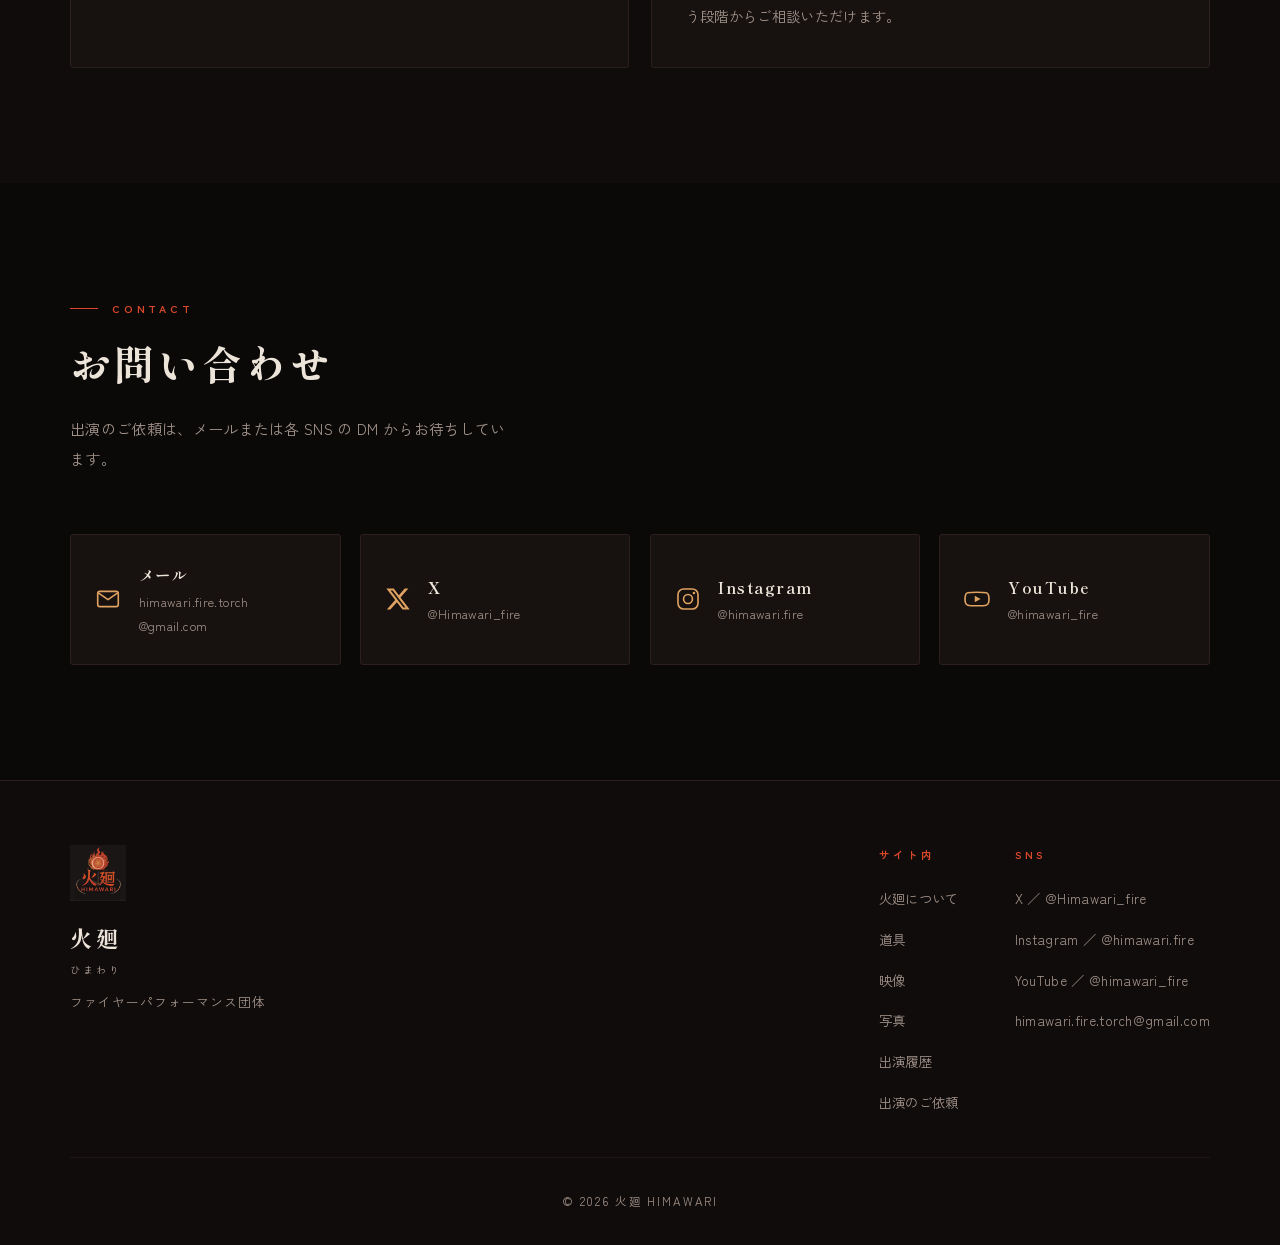
==== commit b8487028: "サイトの内容と見た目を更新 - 道具の名称をノーマル / バトン / ハイパーに修正し、「その他多数」の項目を追加 - ヒーローの写真を新しいものに差し替え、画面いっぱいの背景写真として表示   （ス" ====
--- a/index.html
+++ b/index.html
@@ -5,13 +5,13 @@
 <meta name="viewport" content="width=device-width, initial-scale=1">
 
 <title>火廻（ひまわり）｜ ファイヤーパフォーマンス団体</title>
-<meta name="description" content="火廻（ひまわり）は、関東を中心に活動するファイヤーパフォーマンス団体です。火を扱う技術とダンスを組み合わせた炎舞を、お祭り・イベントの夜にお届けします。出演のご依頼を受付中。">
+<meta name="description" content="火廻（ひまわり）は、関東を中心に活動するファイヤーパフォーマンス団体です。火を扱う技術とダンスを組み合わせた炎舞を、お祭り・イベントの夜にお届けします。予算 0 円からでも出演のご依頼・ご相談を受付中。">
 
 <!-- OGP（SNSでシェアされたときの見た目） -->
 <meta property="og:type" content="website">
 <meta property="og:site_name" content="火廻（ひまわり）">
 <meta property="og:title" content="火廻（ひまわり）｜ ファイヤーパフォーマンス団体">
-<meta property="og:description" content="あなたの街に、炎舞を。関東を中心に活動するファイヤーパフォーマンス団体「火廻」。トーチ・バトン・ロングスタッフでお祭りやイベントに出演します。">
+<meta property="og:description" content="あなたの街に、炎舞を。関東を中心に活動するファイヤーパフォーマンス団体「火廻」。ノーマル・バトン・ハイパーほか、さまざまな道具でお祭りやイベントに出演します。">
 <meta property="og:url" content="https://kawaiharuki.github.io/himawari-fire/">
 <meta property="og:image" content="https://kawaiharuki.github.io/himawari-fire/assets/img/ogp.jpg">
 <meta name="twitter:card" content="summary_large_image">
@@ -81,6 +81,12 @@
 
   <!-- ===== ヒーロー ===== -->
   <section class="hero" id="top">
+    <!-- 背景写真：ページを開いた瞬間に演技の写真が見えるよう、画面いっぱいに敷いています -->
+    <div class="hero-bg" aria-hidden="true">
+      <img src="assets/img/photo-hero-01.jpg"
+           alt="" width="1419" height="809" fetchpriority="high" decoding="async">
+    </div>
+
     <div class="hero-glow" aria-hidden="true">
       <span class="ember"></span><span class="ember"></span><span class="ember"></span>
       <span class="ember"></span><span class="ember"></span><span class="ember"></span>
@@ -93,10 +99,8 @@
       <div class="hero-copy">
         <p class="hero-eyebrow">FIRE PERFORMANCE TEAM</p>
         <h1 class="hero-title">あなたの街に、<br>炎舞を。</h1>
-        <p class="hero-lead">
-          火廻（ひまわり）は、関東を中心に活動するファイヤーパフォーマンス団体です。
-          火を扱う技術とダンスを組み合わせた炎舞を、お祭りやイベントの夜にお届けします。
-        </p>
+        <!-- 改行は入れず、画面幅に合わせて折り返させています -->
+        <p class="hero-lead">火廻（ひまわり）は、関東を中心に活動するファイヤーパフォーマンス団体です。火を扱う技術とダンスを組み合わせた炎舞を、お祭りやイベントの夜にお届けします。</p>
         <div class="hero-actions">
           <a class="btn btn-primary" href="#contact">出演を依頼する</a>
           <a class="btn btn-ghost" href="#movie">演技を見る</a>
@@ -104,15 +108,10 @@
 
         <ul class="hero-facts">
           <li><span>拠点</span>関東（全国ご相談可）</li>
-          <li><span>道具</span>トーチ / バトン / ロングスタッフ</li>
+          <li><span>道具</span>ノーマル / バトン / ハイパー ほか</li>
           <li><span>出演</span>お祭り・イベント・大学祭</li>
         </ul>
       </div>
-
-      <figure class="hero-photo">
-        <img src="assets/img/photo-2025-yadokari-03.jpg"
-             alt="夜のステージで炎を掲げてパフォーマンスする火廻のメンバー" width="1280" height="720">
-      </figure>
     </div>
 
     <a class="scroll-hint" href="#about"><span aria-hidden="true"></span>SCROLL</a>
@@ -132,7 +131,7 @@
             「火廻（ひまわり）」は、関東を中心に活動するファイヤーパフォーマンス団体です。
           </p>
           <p>
-            トーチ・バトン・ロングスタッフといった道具に火を灯し、
+            ノーマル・バトン・ハイパーをはじめとしたさまざまな道具に火を灯し、
             火を扱う技術とダンスを組み合わせた演技を行っています。
             夏祭り、地域のイベント、大学祭のステージなど、
             夜の会場をまるごと変える炎舞をお届けします。
@@ -149,7 +148,7 @@
             <div><dt>団体名</dt><dd>火廻（ひまわり）</dd></div>
             <div><dt>拠点</dt><dd>関東</dd></div>
             <div><dt>対応エリア</dt><dd>関東中心 / 全国ご相談可</dd></div>
-            <div><dt>道具</dt><dd>トーチ / バトン / ロングスタッフ</dd></div>
+            <div><dt>道具</dt><dd>ノーマル / バトン / ハイパー ほか多数</dd></div>
             <div><dt>連絡先</dt><dd><a href="mailto:himawari.fire.torch@gmail.com">himawari.fire.torch<wbr>@gmail.com</a></dd></div>
           </dl>
           <a class="btn btn-outline btn-block" href="#contact">出演を依頼する</a>
@@ -165,14 +164,14 @@
         <p class="section-eyebrow">PROPS</p>
         <h2 class="section-title">道具</h2>
         <p class="section-lead">
-          火廻が扱うのは、この 3 つ。それぞれ火の見え方も、身体の動かし方も違います。
+          代表的なのは、この 3 つ。それぞれ火の見え方も、身体の動かし方も違います。
         </p>
       </header>
 
       <div class="prop-grid">
         <article class="prop reveal">
           <div class="prop-icon" aria-hidden="true">
-            <!-- トーチ：片手で持つ短い松明 -->
+            <!-- ノーマル：片手で持つ短い松明 -->
             <svg viewBox="0 0 64 64" fill="none" stroke="currentColor" stroke-width="1.6"
                  stroke-linecap="round" stroke-linejoin="round">
               <path class="flame" d="M32 8c-3.6 4.4-6.2 8.2-6.2 12.2 0 3.6 2.8 6.2 6.2 6.2s6.2-2.6 6.2-6.2c0-2.6-1.4-5-3.4-7.2.2 2.6-.6 4.4-2 5.2.6-3.4.2-6.8-.8-10.2z"/>
@@ -181,7 +180,7 @@
               <path d="M28.6 40.6h6.8M28.6 45.4h6.8"/>
             </svg>
           </div>
-          <h3>トーチ</h3>
+          <h3>ノーマル<span class="prop-en">NORMAL</span></h3>
           <p>
             片手で持つ、いちばん基本の道具。両手に持てば動きの自由度が高く、
             大人数で並んだときの一体感がいちばん出ます。
@@ -199,7 +198,7 @@
               <path d="M28 34.6v6.8M36 34.6v6.8"/>
             </svg>
           </div>
-          <h3>バトン</h3>
+          <h3>バトン<span class="prop-en">BATON</span></h3>
           <p>
             両端に火が付いた棒。回すと炎が輪になって残り、
             ひとつひとつの手数がそのまま軌跡として見えるのが持ち味です。
@@ -208,7 +207,7 @@
 
         <article class="prop reveal">
           <div class="prop-icon" aria-hidden="true">
-            <!-- ロングスタッフ：身の丈ほどある長い棒 -->
+            <!-- ハイパー：身の丈ほどある長い棒 -->
             <svg viewBox="0 0 64 64" fill="none" stroke="currentColor" stroke-width="1.6"
                  stroke-linecap="round" stroke-linejoin="round">
               <path class="flame" d="M6 24c-2.7 3.4-4.6 6.2-4.6 9.1 0 2.7 2.1 4.6 4.6 4.6s4.6-1.9 4.6-4.6c0-1.9-1-3.8-2.5-5.4.2 1.8-.4 3.2-1.5 3.9.6-2.5.2-5-.6-7.6z"/>
@@ -217,11 +216,39 @@
               <path d="M28 34.2v7.6M36 34.2v7.6"/>
             </svg>
           </div>
-          <h3>ロングスタッフ</h3>
+          <h3>ハイパー<span class="prop-en">HYPER</span></h3>
           <p>
             身の丈ほどある長い棒。振りが大きく、遠くの客席からでもよく見えるので、
             広い会場での見せ場に向いています。
           </p>
+        </article>
+
+        <article class="prop prop-more reveal">
+          <div class="prop-icon" aria-hidden="true">
+            <!-- その他：複数の道具が扇状に広がったかたち -->
+            <svg viewBox="0 0 64 64" fill="none" stroke="currentColor" stroke-width="1.6"
+                 stroke-linecap="round" stroke-linejoin="round">
+              <g transform="translate(-4 -3.7)">
+                <path class="flame" d="M18 24c-2.7 3.4-4.6 6.2-4.6 9.1 0 2.7 2.1 4.6 4.6 4.6s4.6-1.9 4.6-4.6c0-1.9-1-3.8-2.5-5.4.2 1.8-.4 3.2-1.5 3.9.6-2.5.2-5-.6-7.6z"/>
+              </g>
+              <g transform="translate(14 -9.7)">
+                <path class="flame" d="M18 24c-2.7 3.4-4.6 6.2-4.6 9.1 0 2.7 2.1 4.6 4.6 4.6s4.6-1.9 4.6-4.6c0-1.9-1-3.8-2.5-5.4.2 1.8-.4 3.2-1.5 3.9.6-2.5.2-5-.6-7.6z"/>
+              </g>
+              <g transform="translate(32 -3.7)">
+                <path class="flame" d="M18 24c-2.7 3.4-4.6 6.2-4.6 9.1 0 2.7 2.1 4.6 4.6 4.6s4.6-1.9 4.6-4.6c0-1.9-1-3.8-2.5-5.4.2 1.8-.4 3.2-1.5 3.9.6-2.5.2-5-.6-7.6z"/>
+              </g>
+              <path d="M32 54 14 34M32 54v-26M32 54l18-20"/>
+              <path d="M28.4 49.6h7.2"/>
+            </svg>
+          </div>
+          <div class="prop-more-body">
+            <h3>その他多数<span class="prop-en">AND MORE</span></h3>
+            <p>
+              ここに挙げたのは代表的な 3 つで、ほかにもさまざまな道具を扱っています。
+              演目は会場の広さや進行、ご要望に合わせて組み立てますので、
+              「こんな演出にしたい」という段階からご相談ください。
+            </p>
+          </div>
         </article>
       </div>
     </div>
@@ -241,28 +268,28 @@
       <!-- クリックされるまで YouTube を読み込まない（表示が速くなります） -->
       <div class="movie-main reveal">
         <button class="yt-facade" type="button"
-                data-video="pi8frPa3EtU"
-                data-title="皆神台夏祭り2026 Part1">
-          <img src="assets/img/photo-2026-minakamidai-01.jpg"
+                data-video="yI0kHa5TXp4"
+                data-title="筑波大学宿舎祭2026">
+          <img src="assets/img/photo-2026-yadokari-01.jpg"
                alt="" width="1280" height="720" loading="lazy">
           <span class="yt-play" aria-hidden="true">
             <svg viewBox="0 0 24 24" fill="currentColor"><path d="M8.5 5.5v13l11-6.5z"/></svg>
           </span>
           <span class="yt-label">
-            <span class="yt-title">皆神台夏祭り2026 Part1</span>
-            <span class="yt-meta">2026.08.02 ／ 『Butterfly Dreams』sky_delta</span>
+            <span class="yt-title">筑波大学宿舎祭2026</span>
+            <span class="yt-meta">2026.05.29 ／ 筑波大学 宿舎祭（やどかり祭）</span>
           </span>
           <span class="sr-only">動画を再生する</span>
         </button>
       </div>
 
       <div class="movie-grid">
-        <a class="movie-card reveal" href="https://www.youtube.com/watch?v=OLR9wYTDAns" target="_blank" rel="noopener">
+        <a class="movie-card reveal" href="https://www.youtube.com/watch?v=pi8frPa3EtU" target="_blank" rel="noopener">
           <span class="movie-thumb">
-            <img src="assets/img/photo-2026-yadokari-01.jpg" alt="" width="1280" height="720" loading="lazy">
-          </span>
-          <span class="movie-title">筑波大学宿舎祭2026 Part3</span>
-          <span class="movie-meta">2026.05.29</span>
+            <img src="assets/img/photo-2026-minakamidai-01.jpg" alt="" width="1280" height="720" loading="lazy">
+          </span>
+          <span class="movie-title">皆神台夏祭り2026 Part1</span>
+          <span class="movie-meta">2026.08.02</span>
         </a>
         <a class="movie-card reveal" href="https://www.youtube.com/watch?v=UyNX6Tpng-o" target="_blank" rel="noopener">
           <span class="movie-thumb">
@@ -407,7 +434,7 @@
         <p class="section-eyebrow">BOOKING</p>
         <h2 class="section-title">出演のご依頼</h2>
         <p class="section-lead">
-          お祭り・地域のイベント・学園祭など、規模を問わずご相談ください。
+          お祭り・地域のイベント・学園祭など、規模やご予算を問わずご相談ください。
           関東以外の会場もご相談いただけます。
         </p>
       </header>
@@ -434,14 +461,21 @@
             <li>開催日・時間帯（日没後だと炎がよく映えます）</li>
             <li>会場の場所と、演技に使えるおおよその広さ</li>
             <li>屋内 / 屋外、火気使用の可否</li>
-            <li>ご予算の目安</li>
+            <li>ご予算の目安（未定でも構いません）</li>
           </ul>
+
+          <p class="budget-note">
+            <strong>ご予算 0 円からでもご相談を承ります。</strong>
+            予算が取れない、金額の相場が分からないという場合でも遠慮なくご連絡ください。
+            交通費などの条件も含めて、できる形を一緒に考えます。
+          </p>
+
           <p class="note">
             上記が決まっていなくても構いません。「こんなイベントをやりたい」という段階からご相談いただけます。
           </p>
           <!--
             TODO（火廻のみなさんへ）
-            必要スペース・所要時間・費用の目安・雨天時の対応など、決まっている条件があれば
+            必要スペース・所要時間・雨天時の対応など、決まっている条件があれば
             このカードに追記すると、依頼する側が判断しやすくなります。
           -->
         </div>
--- a/assets/css/style.css
+++ b/assets/css/style.css
@@ -129,12 +129,30 @@
   transition: background .3s, padding .3s, border-color .3s;
   border-bottom: 1px solid transparent;
 }
+/* ヒーローの写真の上でもロゴとメニューが読めるよう、上端に暗い膜を敷いています */
+.site-header::before {
+  content: "";
+  position: absolute;
+  inset: 0;
+  z-index: -1;
+  background: linear-gradient(rgba(11, 9, 8, .8), rgba(11, 9, 8, 0));
+  pointer-events: none;
+  transition: opacity .3s;
+}
 .site-header.scrolled {
   padding: .55rem 0;
-  background: rgba(11, 9, 8, .9);
+  background: rgba(11, 9, 8, .96);
   backdrop-filter: blur(14px);
   border-bottom-color: var(--line);
 }
+.site-header.scrolled::before { opacity: 0; }
+
+/* メニューを開いている間はヘッダーも透けさせない */
+.site-header.nav-open {
+  background: var(--sumi);
+  border-bottom-color: var(--line);
+}
+.site-header.nav-open::before { opacity: 0; }
 
 .header-inner {
   display: flex;
@@ -197,8 +215,11 @@
 }
 .nav-cta:hover { background: var(--hi); color: #fff !important; }
 
-/* ハンバーガー（スマホのみ） */
+/* ハンバーガー（スマホのみ）
+   開いたメニューより手前に置いて、閉じる × が隠れないようにしています */
 .nav-toggle {
+  position: relative;
+  z-index: 2;
   display: none;
   flex-direction: column;
   justify-content: center;
@@ -206,10 +227,12 @@
   width: 44px;
   height: 44px;
   padding: 0;
-  background: none;
-  border: 0;
+  background: var(--sumi);
+  border: 1px solid var(--line);
+  border-radius: var(--radius);
   cursor: pointer;
 }
+.nav-toggle[aria-expanded="true"] { border-color: var(--hi); }
 .nav-toggle span {
   display: block;
   width: 24px;
@@ -226,6 +249,7 @@
 
 .hero {
   position: relative;
+  isolation: isolate;
   min-height: 100svh;
   display: flex;
   align-items: center;
@@ -233,9 +257,40 @@
   overflow: hidden;
 }
 
+/* 背景写真。上に暗いグラデーションを重ねて、文字が読める明るさに落としています。
+   写真を差し替えたら object-position で見せたい位置を調整してください。 */
+.hero-bg {
+  position: absolute;
+  inset: 0;
+  z-index: -2;
+}
+.hero-bg img {
+  width: 100%;
+  height: 100%;
+  object-fit: cover;
+  object-position: 62% center;
+}
+.hero-bg::after {
+  content: "";
+  position: absolute;
+  inset: 0;
+  background:
+    linear-gradient(to right,
+      rgba(11, 9, 8, .93) 0%,
+      rgba(11, 9, 8, .84) 34%,
+      rgba(11, 9, 8, .42) 68%,
+      rgba(11, 9, 8, .54) 100%),
+    linear-gradient(to bottom,
+      rgba(11, 9, 8, .78) 0%,
+      rgba(11, 9, 8, .14) 26%,
+      rgba(11, 9, 8, .24) 60%,
+      rgba(11, 9, 8, .97) 100%);
+}
+
 .hero-glow {
   position: absolute;
   inset: 0;
+  z-index: -1;
   background:
     radial-gradient(ellipse 60% 50% at 78% 55%, rgba(217, 72, 42, .20), transparent 72%),
     radial-gradient(ellipse 80% 45% at 20% 100%, rgba(232, 118, 58, .12), transparent 70%);
@@ -272,7 +327,7 @@
   position: relative;
   z-index: 1;
   display: grid;
-  grid-template-columns: auto minmax(0, 1fr) minmax(0, 340px);
+  grid-template-columns: auto minmax(0, 1fr);
   align-items: center;
   gap: clamp(1.5rem, 4vw, 3.5rem);
 }
@@ -299,7 +354,7 @@
   background: linear-gradient(var(--hi), transparent);
 }
 
-.hero-copy { min-width: 0; }
+.hero-copy { min-width: 0; max-width: 46rem; }
 
 .hero-eyebrow {
   margin: 0 0 1.4rem;
@@ -315,13 +370,17 @@
   line-height: 1.35;
   letter-spacing: .06em;
   margin-bottom: 1.6rem;
-}
-
+  text-shadow: 0 2px 18px rgba(11, 9, 8, .85);
+}
+
+/* 折り返しは画面幅まかせ。em 指定なので、狭い画面では自然に幅いっぱいまで使います */
 .hero-lead {
-  max-width: 40ch;
-  color: var(--text-muted);
+  max-width: min(100%, 34em);
+  color: var(--text);
   font-size: clamp(.94rem, 1.4vw, 1rem);
   margin-bottom: 2.4rem;
+  text-wrap: pretty;
+  text-shadow: 0 1px 14px rgba(11, 9, 8, .9);
 }
 
 .hero-actions {
@@ -347,21 +406,6 @@
   color: var(--hi-amber);
   font-size: .74rem;
   letter-spacing: .16em;
-}
-
-/* 2:3 に切り抜いて、動画サムネの文字が入らない左側だけを見せています */
-.hero-photo {
-  margin: 0;
-  aspect-ratio: 2 / 3;
-  overflow: hidden;
-  border: 1px solid var(--line);
-  border-radius: var(--radius);
-}
-.hero-photo img {
-  width: 100%;
-  height: 100%;
-  object-fit: cover;
-  object-position: 0% center;
 }
 
 .scroll-hint {
@@ -538,11 +582,38 @@
 .prop:hover .prop-icon { color: var(--text); }
 
 .prop h3 {
+  display: flex;
+  align-items: baseline;
+  flex-wrap: wrap;
+  gap: .75rem;
   font-size: 1.2rem;
   letter-spacing: .14em;
   margin-bottom: .9rem;
 }
+.prop-en {
+  color: var(--hi-amber);
+  font-family: var(--sans);
+  font-size: .6rem;
+  font-weight: 700;
+  letter-spacing: .28em;
+}
 .prop p { margin: 0; color: var(--text-muted); font-size: .9rem; }
+
+/* 「その他多数」だけは横幅いっぱいの帯にして、3 つの道具と区別しています */
+.prop-more {
+  grid-column: 1 / -1;
+  display: flex;
+  align-items: flex-start;
+  gap: 1.8rem;
+}
+.prop-more .prop-icon {
+  flex-shrink: 0;
+  width: 58px;
+  height: 58px;
+  margin-bottom: 0;
+}
+.prop-more-body { min-width: 0; }
+.prop-more p { max-width: 68ch; }
 
 /* --- 映像 -------------------------------------------------------------- */
 
@@ -838,6 +909,26 @@
   background: var(--hi);
 }
 
+/* 予算についてのひとこと（依頼をためらわせないための注記） */
+.budget-note {
+  margin: 0 0 1.4rem;
+  padding: 1.1rem 1.3rem;
+  background: rgba(217, 72, 42, .08);
+  border: 1px solid var(--line);
+  border-left: 2px solid var(--hi);
+  border-radius: var(--radius);
+  color: var(--text-muted);
+  font-size: .87rem;
+}
+.budget-note strong {
+  display: block;
+  margin-bottom: .35rem;
+  color: var(--text);
+  font-family: var(--serif);
+  font-size: 1rem;
+  letter-spacing: .06em;
+}
+
 .note {
   margin: 0;
   color: var(--text-muted);
@@ -980,16 +1071,28 @@
 /* --- レスポンシブ ------------------------------------------------------ */
 
 @media (max-width: 1000px) {
-  .hero-inner { grid-template-columns: auto minmax(0, 1fr) minmax(0, 260px); }
   .about-grid { grid-template-columns: 1fr; }
   .about-card { max-width: 460px; }
 }
 
+@media (max-width: 900px) {
+  .prop-more { flex-direction: column; align-items: flex-start; gap: 1.2rem; }
+}
+
 @media (max-width: 820px) {
-  .hero { min-height: 0; padding: 7.5rem 0 5rem; }
+  .hero { min-height: 92svh; padding: 7.5rem 0 5rem; }
   .hero-inner { grid-template-columns: 1fr; gap: 2.5rem; }
   .hero-vertical { display: none; }
-  .hero-photo { aspect-ratio: 3 / 4; max-width: 420px; }
+  /* 縦長の画面では、人物が写っている中央寄りを見せます */
+  .hero-bg img { object-position: 44% center; }
+  .hero-bg::after {
+    background:
+      linear-gradient(to bottom,
+        rgba(11, 9, 8, .84) 0%,
+        rgba(11, 9, 8, .42) 20%,
+        rgba(11, 9, 8, .62) 50%,
+        rgba(11, 9, 8, .97) 100%);
+  }
   .scroll-hint { display: none; }
 
   .timeline li { grid-template-columns: 1fr; gap: .6rem; }
@@ -1000,12 +1103,15 @@
 @media (max-width: 768px) {
   .nav-toggle { display: flex; }
 
+  /* 背景は不透過。後ろの写真や本文が透けないようにしています */
   .nav {
     position: fixed;
     inset: 0 0 0 auto;
+    z-index: 1;
     width: min(80vw, 320px);
     padding: 6rem 2rem 2rem;
     background: var(--sumi-alt);
+    box-shadow: -22px 0 46px rgba(0, 0, 0, .55);
     border-left: 1px solid var(--line);
     transform: translateX(100%);
     transition: transform .35s ease;
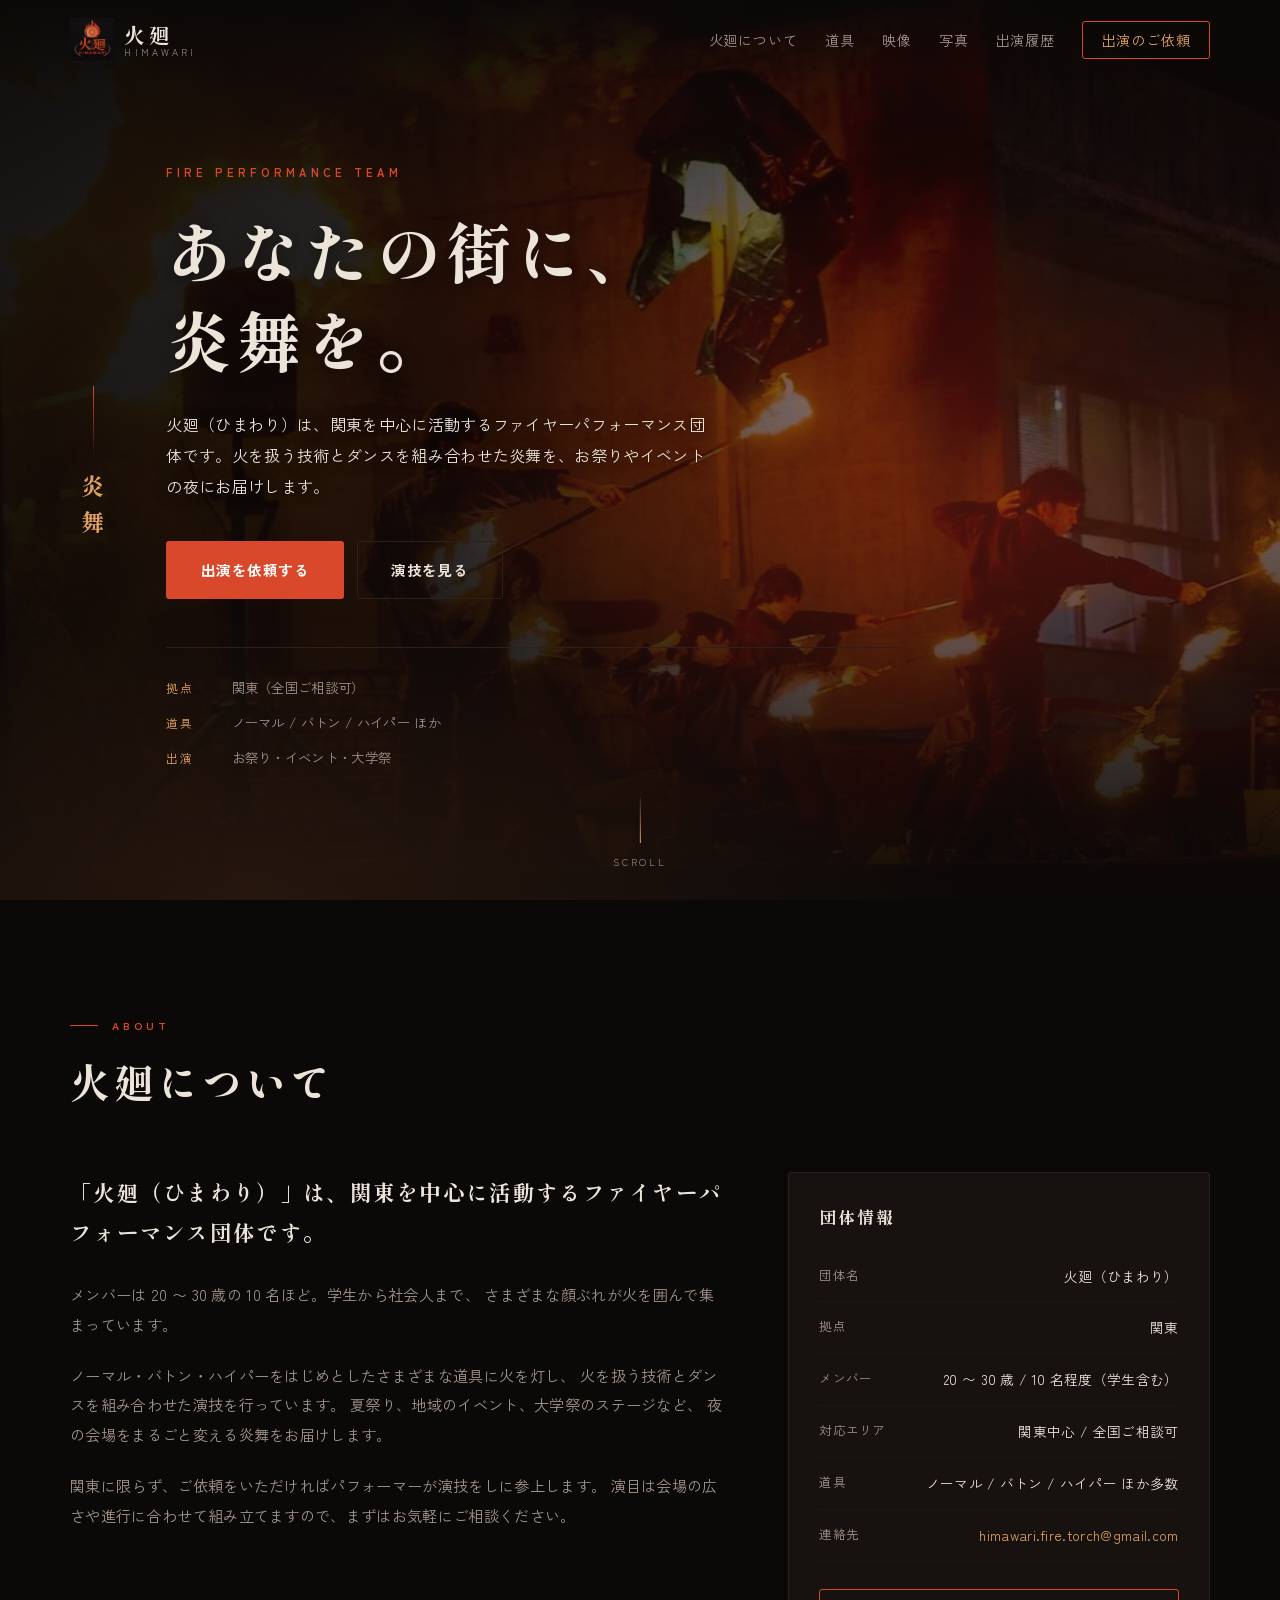
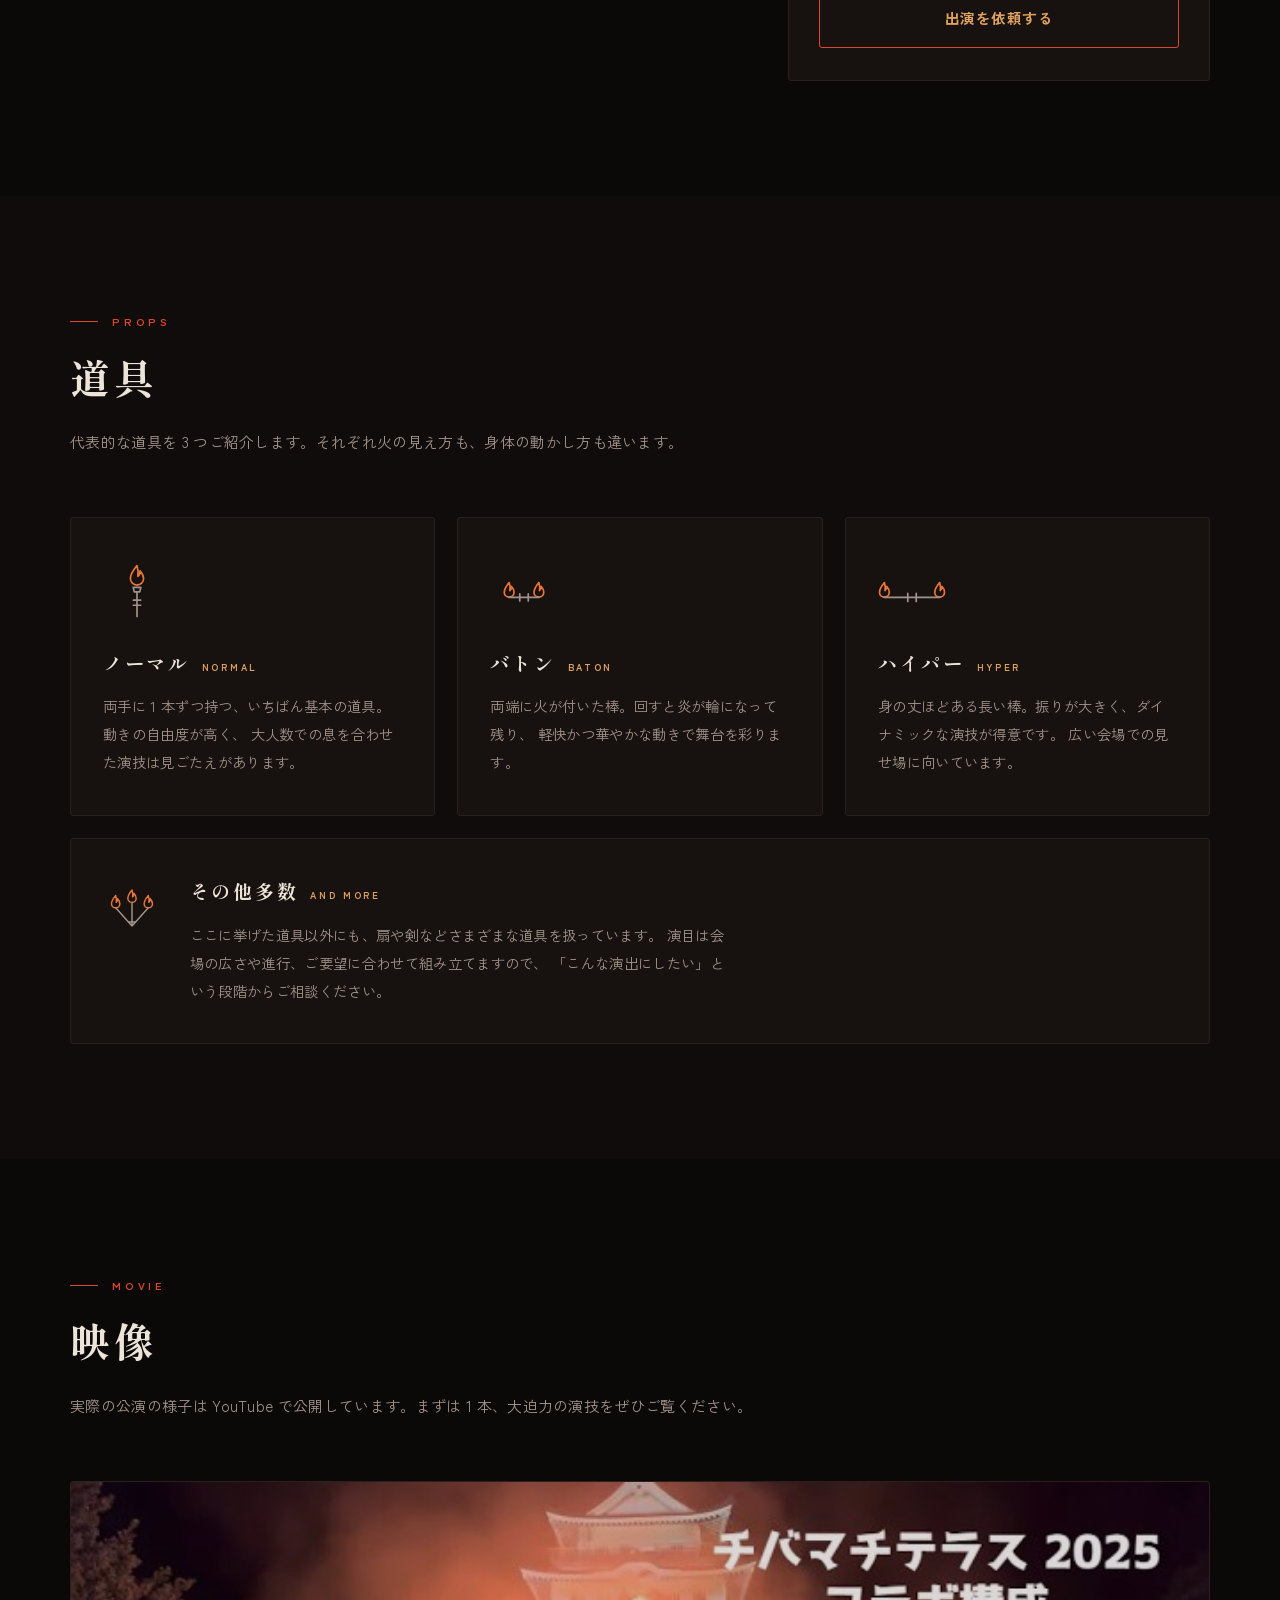
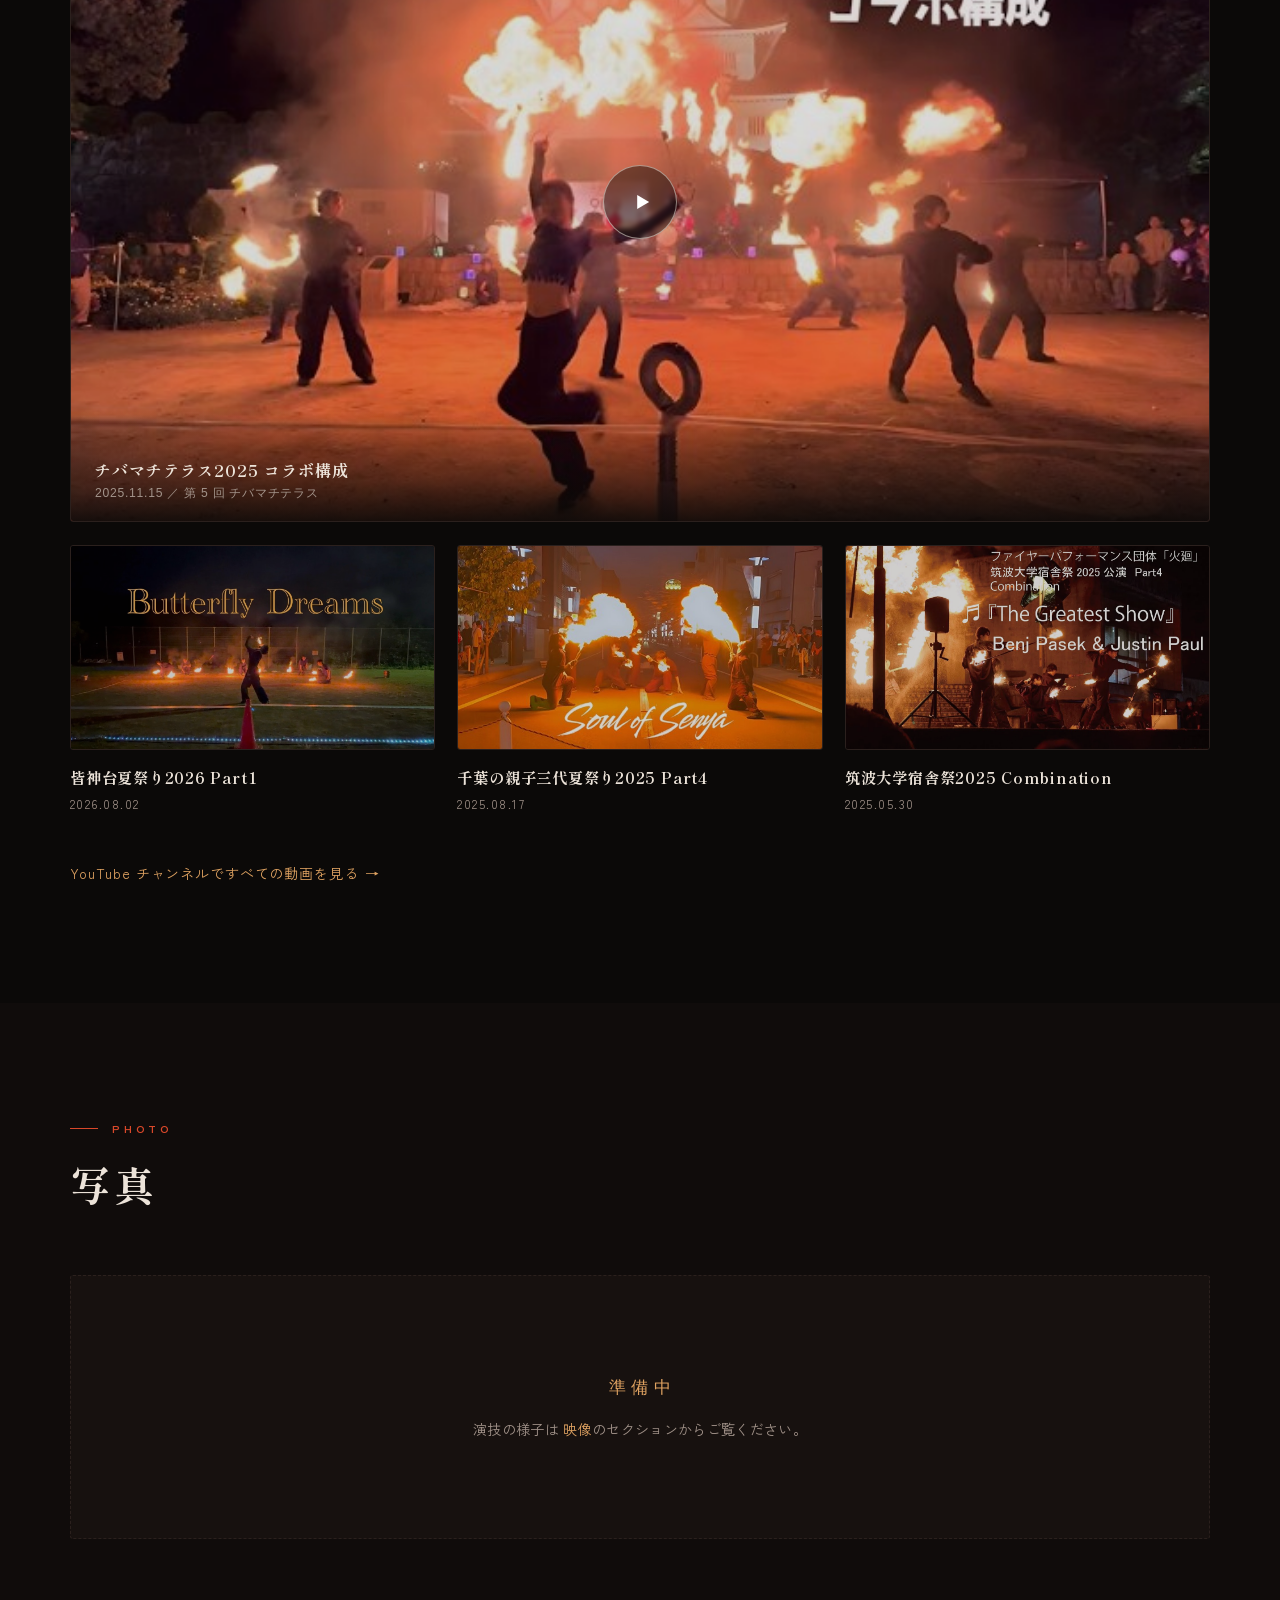
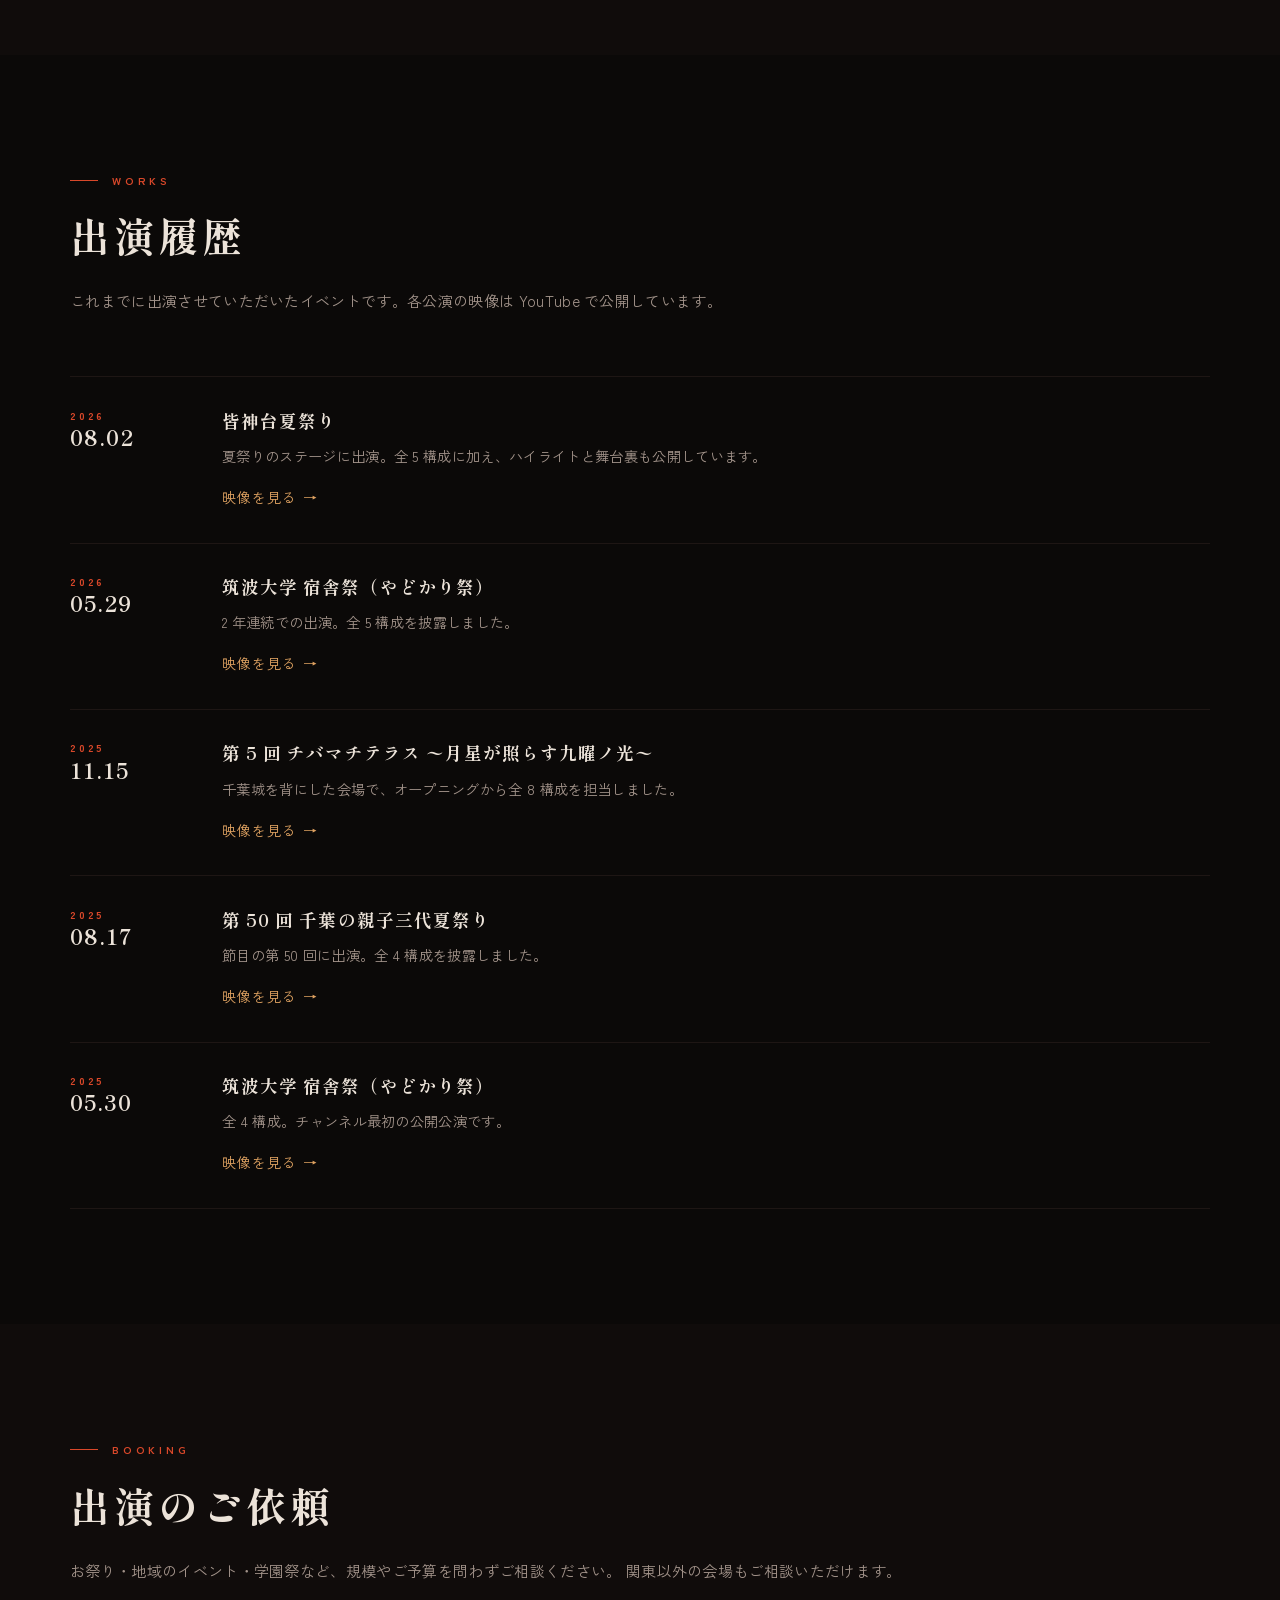
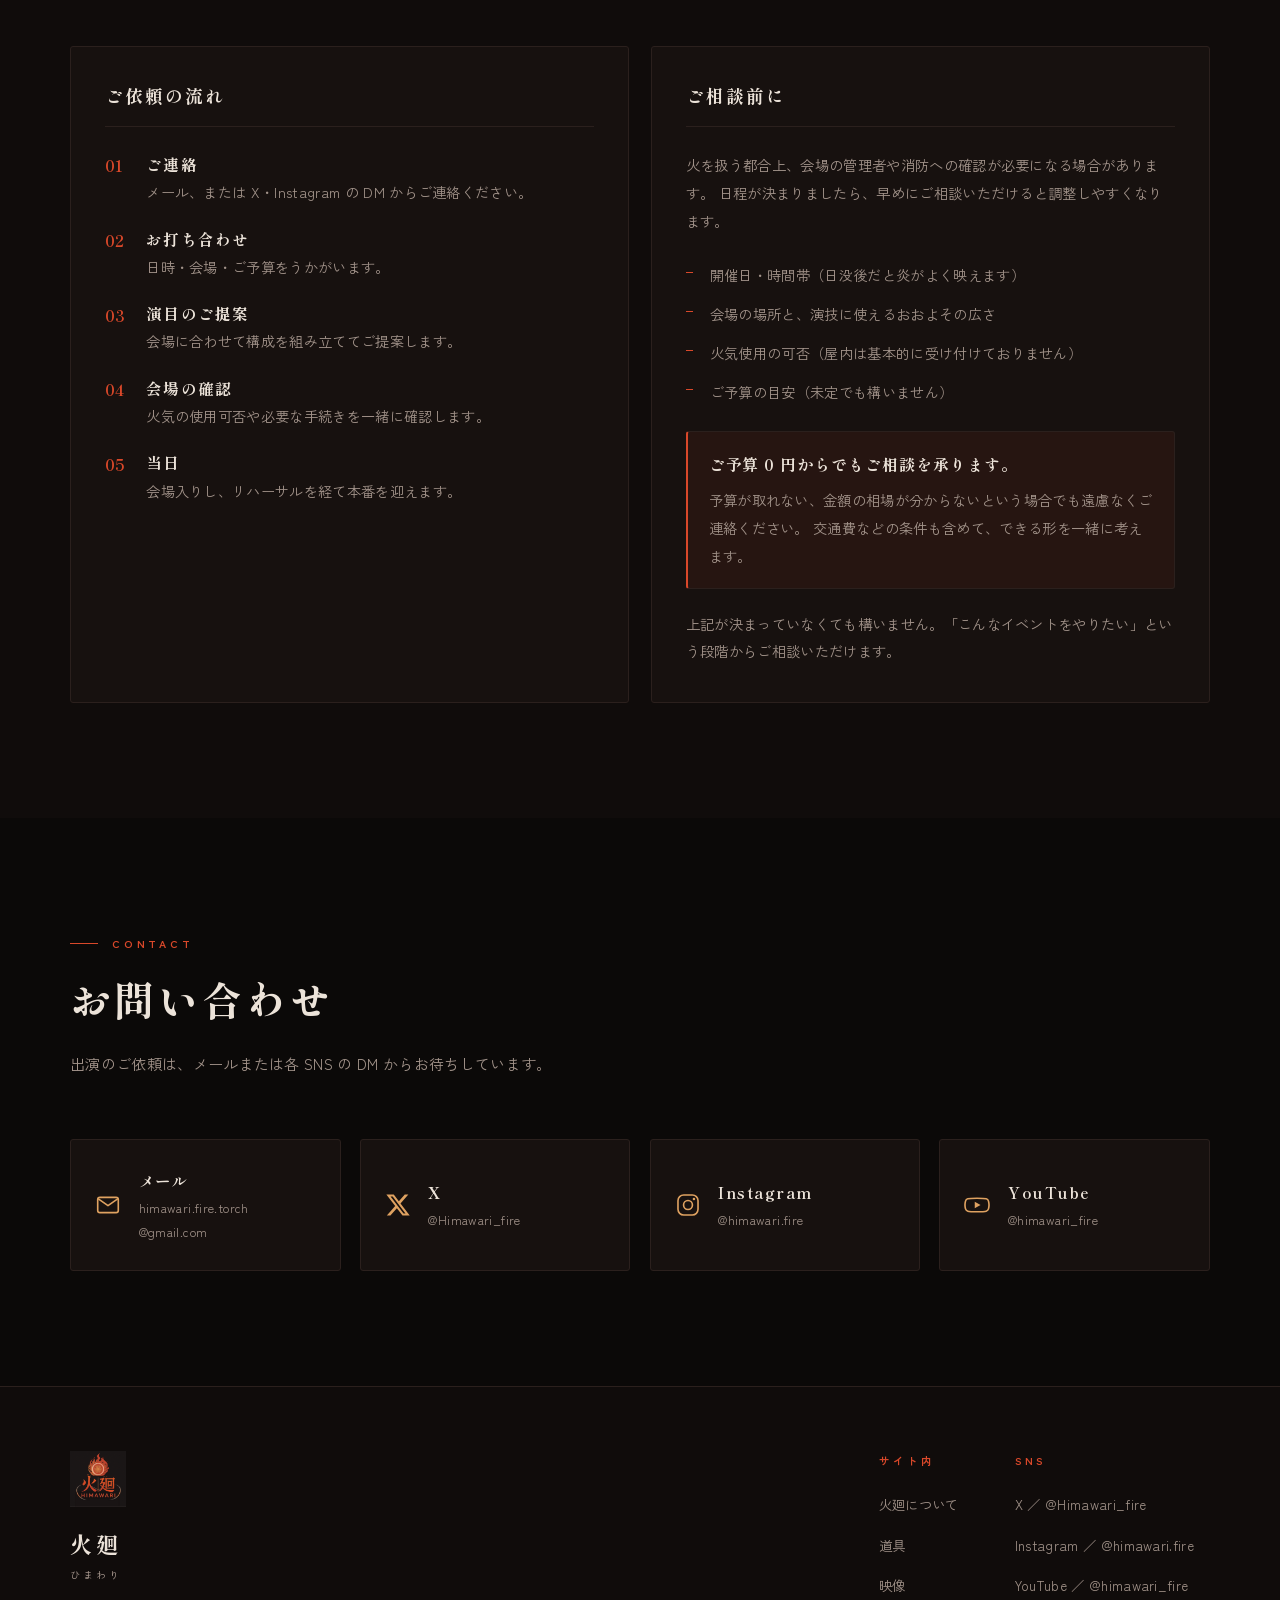
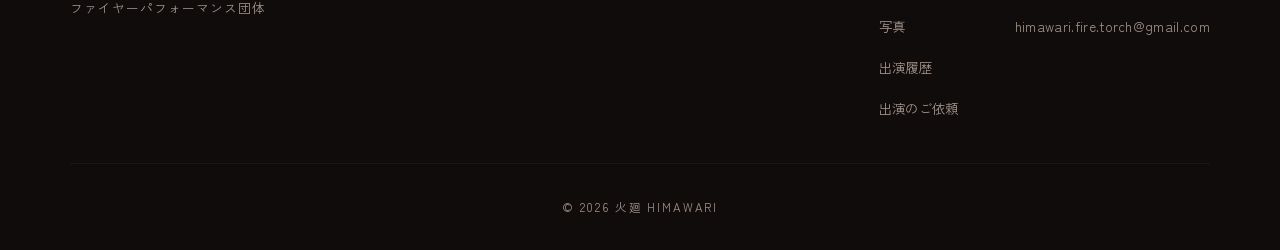
==== commit 1078b3b8: "映像まわりの修正と、道具・団体紹介・写真セクションの更新 - 道具アイコン：ホバー時に持ち手だけが明るくなっていたので、炎も琥珀色へ明るくなるよう統一 - ヒーローの「出演を依頼する」の飛び先を #c" ====
--- a/index.html
+++ b/index.html
@@ -102,7 +102,7 @@
         <!-- 改行は入れず、画面幅に合わせて折り返させています -->
         <p class="hero-lead">火廻（ひまわり）は、関東を中心に活動するファイヤーパフォーマンス団体です。火を扱う技術とダンスを組み合わせた炎舞を、お祭りやイベントの夜にお届けします。</p>
         <div class="hero-actions">
-          <a class="btn btn-primary" href="#contact">出演を依頼する</a>
+          <a class="btn btn-primary" href="#booking">出演を依頼する</a>
           <a class="btn btn-ghost" href="#movie">演技を見る</a>
         </div>
 
@@ -131,6 +131,10 @@
             「火廻（ひまわり）」は、関東を中心に活動するファイヤーパフォーマンス団体です。
           </p>
           <p>
+            メンバーは 20 〜 30 歳の 10 名ほど。学生から社会人まで、
+            さまざまな顔ぶれが火を囲んで集まっています。
+          </p>
+          <p>
             ノーマル・バトン・ハイパーをはじめとしたさまざまな道具に火を灯し、
             火を扱う技術とダンスを組み合わせた演技を行っています。
             夏祭り、地域のイベント、大学祭のステージなど、
@@ -147,6 +151,7 @@
           <dl class="info-list">
             <div><dt>団体名</dt><dd>火廻（ひまわり）</dd></div>
             <div><dt>拠点</dt><dd>関東</dd></div>
+            <div><dt>メンバー</dt><dd>20 〜 30 歳 / 10 名程度（学生含む）</dd></div>
             <div><dt>対応エリア</dt><dd>関東中心 / 全国ご相談可</dd></div>
             <div><dt>道具</dt><dd>ノーマル / バトン / ハイパー ほか多数</dd></div>
             <div><dt>連絡先</dt><dd><a href="mailto:himawari.fire.torch@gmail.com">himawari.fire.torch<wbr>@gmail.com</a></dd></div>
@@ -164,7 +169,7 @@
         <p class="section-eyebrow">PROPS</p>
         <h2 class="section-title">道具</h2>
         <p class="section-lead">
-          代表的なのは、この 3 つ。それぞれ火の見え方も、身体の動かし方も違います。
+          代表的な道具を 3 つご紹介します。それぞれ火の見え方も、身体の動かし方も違います。
         </p>
       </header>
 
@@ -182,8 +187,8 @@
           </div>
           <h3>ノーマル<span class="prop-en">NORMAL</span></h3>
           <p>
-            片手で持つ、いちばん基本の道具。両手に持てば動きの自由度が高く、
-            大人数で並んだときの一体感がいちばん出ます。
+            両手に 1 本ずつ持つ、いちばん基本の道具。動きの自由度が高く、
+            大人数での息を合わせた演技は見ごたえがあります。
           </p>
         </article>
 
@@ -201,7 +206,7 @@
           <h3>バトン<span class="prop-en">BATON</span></h3>
           <p>
             両端に火が付いた棒。回すと炎が輪になって残り、
-            ひとつひとつの手数がそのまま軌跡として見えるのが持ち味です。
+            軽快かつ華やかな動きで舞台を彩ります。
           </p>
         </article>
 
@@ -218,7 +223,7 @@
           </div>
           <h3>ハイパー<span class="prop-en">HYPER</span></h3>
           <p>
-            身の丈ほどある長い棒。振りが大きく、遠くの客席からでもよく見えるので、
+            身の丈ほどある長い棒。振りが大きく、ダイナミックな演技が得意です。
             広い会場での見せ場に向いています。
           </p>
         </article>
@@ -244,7 +249,7 @@
           <div class="prop-more-body">
             <h3>その他多数<span class="prop-en">AND MORE</span></h3>
             <p>
-              ここに挙げたのは代表的な 3 つで、ほかにもさまざまな道具を扱っています。
+              ここに挙げた道具以外にも、扇や剣などさまざまな道具を扱っています。
               演目は会場の広さや進行、ご要望に合わせて組み立てますので、
               「こんな演出にしたい」という段階からご相談ください。
             </p>
@@ -261,23 +266,24 @@
         <p class="section-eyebrow">MOVIE</p>
         <h2 class="section-title">映像</h2>
         <p class="section-lead">
-          実際の公演の様子は YouTube で公開しています。まずは 1 本、火の音ごと見てください。
+          実際の公演の様子は YouTube で公開しています。まずは 1 本、大迫力の演技をぜひご覧ください。
         </p>
       </header>
 
       <!-- クリックされるまで YouTube を読み込まない（表示が速くなります） -->
       <div class="movie-main reveal">
         <button class="yt-facade" type="button"
-                data-video="yI0kHa5TXp4"
-                data-title="筑波大学宿舎祭2026">
-          <img src="assets/img/photo-2026-yadokari-01.jpg"
-               alt="" width="1280" height="720" loading="lazy">
+                data-video="ySSJfDHAuz0"
+                data-start="221"
+                data-title="2025 チバマチテラス Part8">
+          <img src="assets/img/thumb-2025-chibamachi-part8.jpg"
+               alt="" width="640" height="480" loading="lazy">
           <span class="yt-play" aria-hidden="true">
             <svg viewBox="0 0 24 24" fill="currentColor"><path d="M8.5 5.5v13l11-6.5z"/></svg>
           </span>
           <span class="yt-label">
-            <span class="yt-title">筑波大学宿舎祭2026</span>
-            <span class="yt-meta">2026.05.29 ／ 筑波大学 宿舎祭（やどかり祭）</span>
+            <span class="yt-title">チバマチテラス2025 コラボ構成</span>
+            <span class="yt-meta">2025.11.15 ／ 第 5 回 チバマチテラス</span>
           </span>
           <span class="sr-only">動画を再生する</span>
         </button>
@@ -291,12 +297,12 @@
           <span class="movie-title">皆神台夏祭り2026 Part1</span>
           <span class="movie-meta">2026.08.02</span>
         </a>
-        <a class="movie-card reveal" href="https://www.youtube.com/watch?v=UyNX6Tpng-o" target="_blank" rel="noopener">
+        <a class="movie-card reveal" href="https://www.youtube.com/watch?v=8md8Pk4ikxY" target="_blank" rel="noopener">
           <span class="movie-thumb">
-            <img src="assets/img/photo-2025-chibamachi-03.jpg" alt="" width="1280" height="720" loading="lazy">
-          </span>
-          <span class="movie-title">チバマチテラス2025 組み合わせ構成</span>
-          <span class="movie-meta">2025.11.15</span>
+            <img src="assets/img/thumb-2025-oyakosandai-part4.jpg" alt="" width="640" height="480" loading="lazy">
+          </span>
+          <span class="movie-title">千葉の親子三代夏祭り2025 Part4</span>
+          <span class="movie-meta">2025.08.17</span>
         </a>
         <a class="movie-card reveal" href="https://www.youtube.com/watch?v=z_oJmMeqAbE" target="_blank" rel="noopener">
           <span class="movie-thumb">
@@ -322,9 +328,12 @@
         <p class="section-eyebrow">PHOTO</p>
         <h2 class="section-title">写真</h2>
         <p class="section-lead">
-          城址、大学、夏祭りの広場。会場が変われば、炎の見え方も変わります。
         </p>
       </header>
+
+      <!-- 写真は準備中です。撮り下ろしの写真がそろったら、この下のコメントを外して
+           元の .photo-grid を復活させ、.photo-pending の方を削除してください。
+           （画像ファイルは assets/img/ にそのまま残してあります）
 
       <div class="photo-grid">
         <figure class="photo photo-full crop-wide reveal">
@@ -368,6 +377,15 @@
         トリミングして表示しています。撮り下ろしの写真があれば <code>assets/img/</code> の画像を
         差し替えてください（そのときは <code>style.css</code> のトリミング指定も外せます）。
       </p>
+      -->
+
+      <div class="photo-pending reveal">
+        <p class="photo-pending-title">準備中</p>
+        <p class="photo-pending-text">
+          演技の様子は
+          <a href="#movie">映像</a>のセクションからご覧ください。
+        </p>
+      </div>
     </div>
   </section>
 
@@ -419,7 +437,7 @@
           <p class="timeline-date"><span class="y">2025</span>05.30</p>
           <div class="timeline-body">
             <h3>筑波大学 宿舎祭（やどかり祭）</h3>
-            <p>Batons・Normals・Combination の全 4 構成。チャンネル最初の公開公演です。</p>
+            <p>全 4 構成。チャンネル最初の公開公演です。</p>
             <a class="link-arrow" href="https://www.youtube.com/watch?v=m0OqMRG3p6Q" target="_blank" rel="noopener">映像を見る</a>
           </div>
         </li>
@@ -460,7 +478,7 @@
           <ul class="check-list">
             <li>開催日・時間帯（日没後だと炎がよく映えます）</li>
             <li>会場の場所と、演技に使えるおおよその広さ</li>
-            <li>屋内 / 屋外、火気使用の可否</li>
+            <li>火気使用の可否（屋内は基本的に受け付けておりません）</li>
             <li>ご予算の目安（未定でも構いません）</li>
           </ul>
 
--- a/assets/css/style.css
+++ b/assets/css/style.css
@@ -139,10 +139,13 @@
   pointer-events: none;
   transition: opacity .3s;
 }
+/* ここで backdrop-filter は使いません。
+   backdrop-filter を付けた要素は、その中の position: fixed の基準（包含ブロック）に
+   なってしまうため、中に入れているメニュー（.nav）の高さがヘッダーの高さまで縮み、
+   下から本文が透けて見えてしまいます。 */
 .site-header.scrolled {
   padding: .55rem 0;
-  background: rgba(11, 9, 8, .96);
-  backdrop-filter: blur(14px);
+  background: var(--sumi);
   border-bottom-color: var(--line);
 }
 .site-header.scrolled::before { opacity: 0; }
@@ -465,7 +468,6 @@
 }
 
 .section-lead {
-  max-width: 56ch;
   margin: 1.3rem 0 0;
   color: var(--text-muted);
   font-size: .94rem;
@@ -578,8 +580,10 @@
   transition: color .3s;
 }
 .prop-icon svg { width: 100%; height: 100%; }
-.prop-icon .flame { color: var(--hi-warm); }
+.prop-icon .flame { color: var(--hi-warm); transition: color .3s; }
+/* ホバー時は持ち手と炎をそろって明るく（炎は琥珀色へ） */
 .prop:hover .prop-icon { color: var(--text); }
+.prop:hover .prop-icon .flame { color: var(--hi-amber); }
 
 .prop h3 {
   display: flex;
@@ -643,11 +647,15 @@
 }
 .yt-facade:hover img { opacity: 1; transform: scale(1.02); }
 
-.yt-facade iframe {
+/* サムネイルと差し替わるプレイヤー。ボタンごと置き換わるので、
+   .yt-facade の子孫ではなく単独のクラスで大きさを指定します */
+.yt-player {
+  display: block;
   width: 100%;
-  height: 100%;
-  border: 0;
-  display: block;
+  aspect-ratio: 16 / 9;
+  border: 1px solid var(--line);
+  border-radius: var(--radius);
+  background: #000;
 }
 
 .yt-play {
@@ -787,6 +795,33 @@
 .crop-strip img { object-position: center 100%; }
 
 .photo-note { margin-top: 1.8rem; }
+
+/* 写真がそろうまでの「準備中」表示。写真を載せるときは削除して構いません */
+.photo-pending {
+  display: grid;
+  place-items: center;
+  gap: .7rem;
+  padding: clamp(3.5rem, 9vw, 6rem) 1.5rem;
+  text-align: center;
+  background: var(--surface);
+  border: 1px dashed var(--line);
+  border-radius: var(--radius);
+}
+.photo-pending-title {
+  margin: 0;
+  font-family: var(--serif);
+  font-size: 1.05rem;
+  letter-spacing: .3em;
+  text-indent: .3em;          /* 字間ぶん右に寄るのを打ち消しています */
+  color: var(--hi-amber);
+}
+.photo-pending-text {
+  margin: 0;
+  max-width: 34em;
+  color: var(--text-muted);
+  font-size: .88rem;
+  line-height: 1.9;
+}
 
 /* --- 出演履歴 ---------------------------------------------------------- */
 
